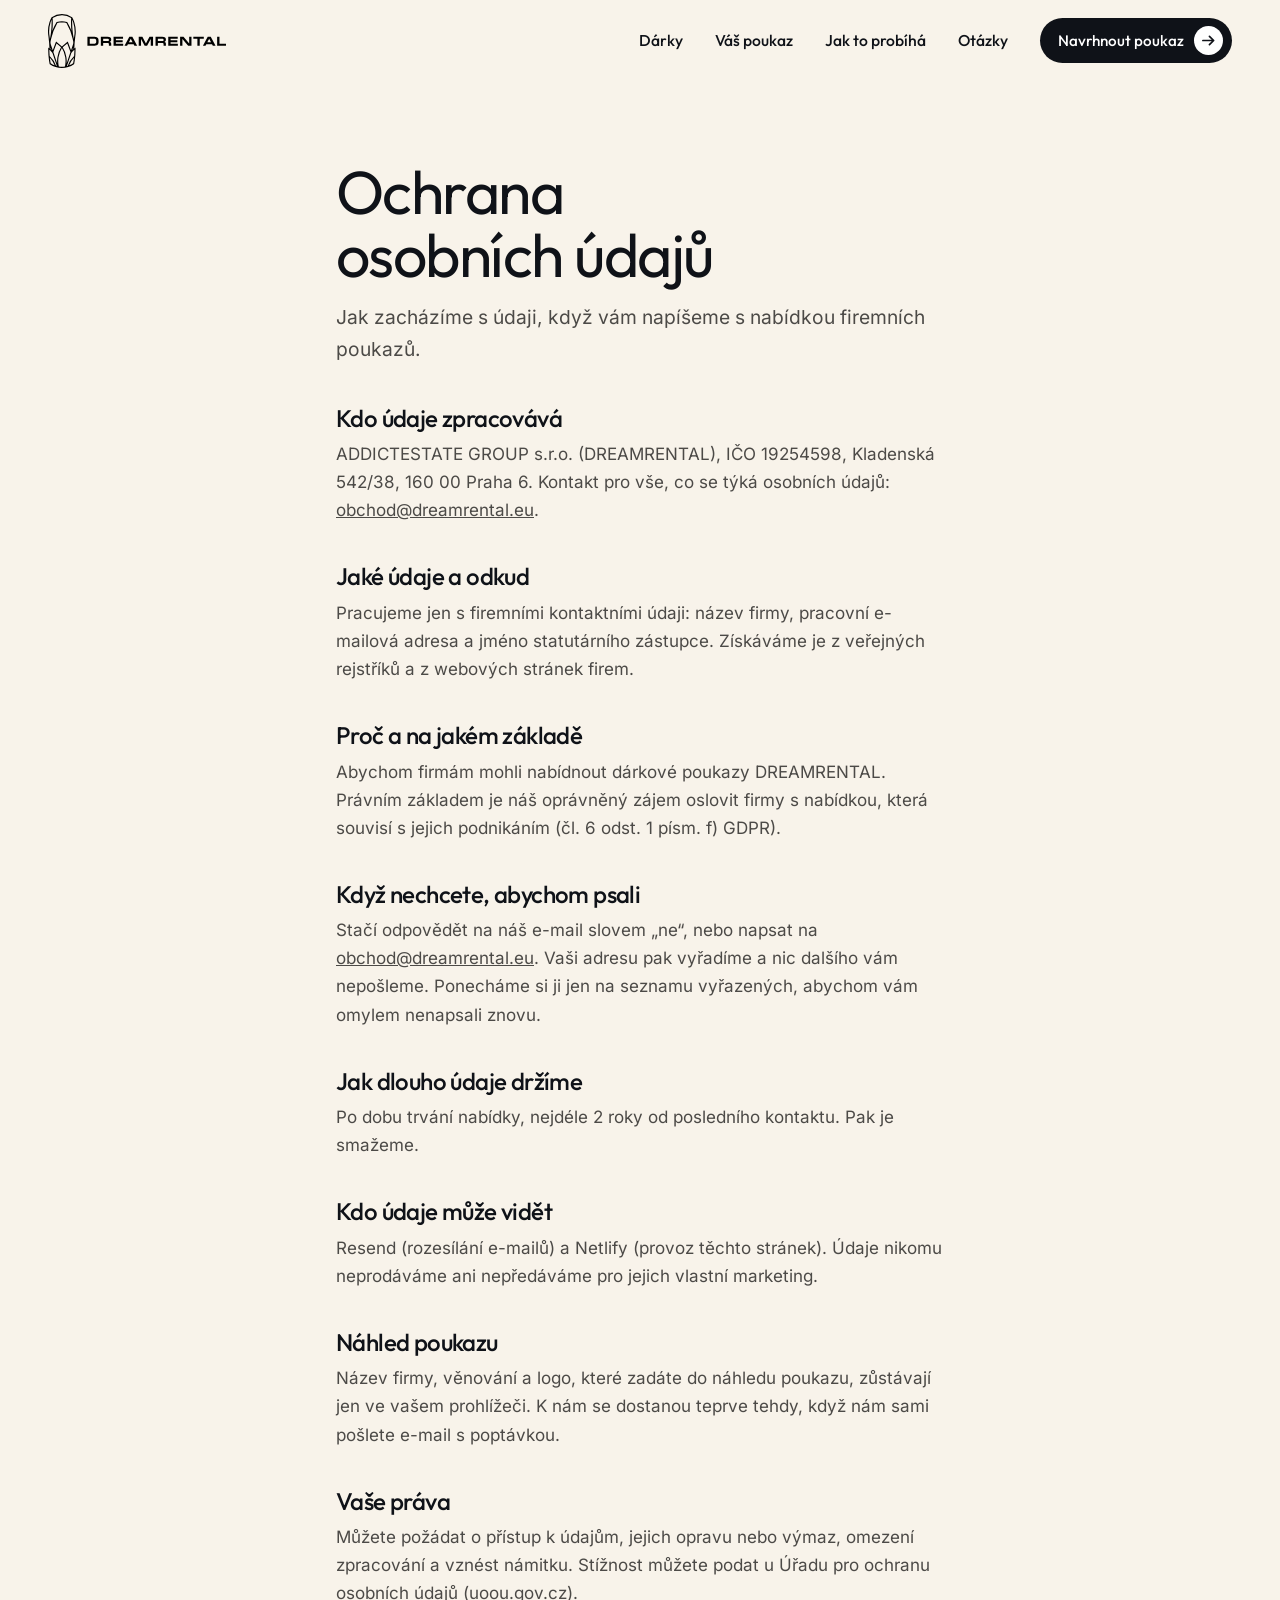
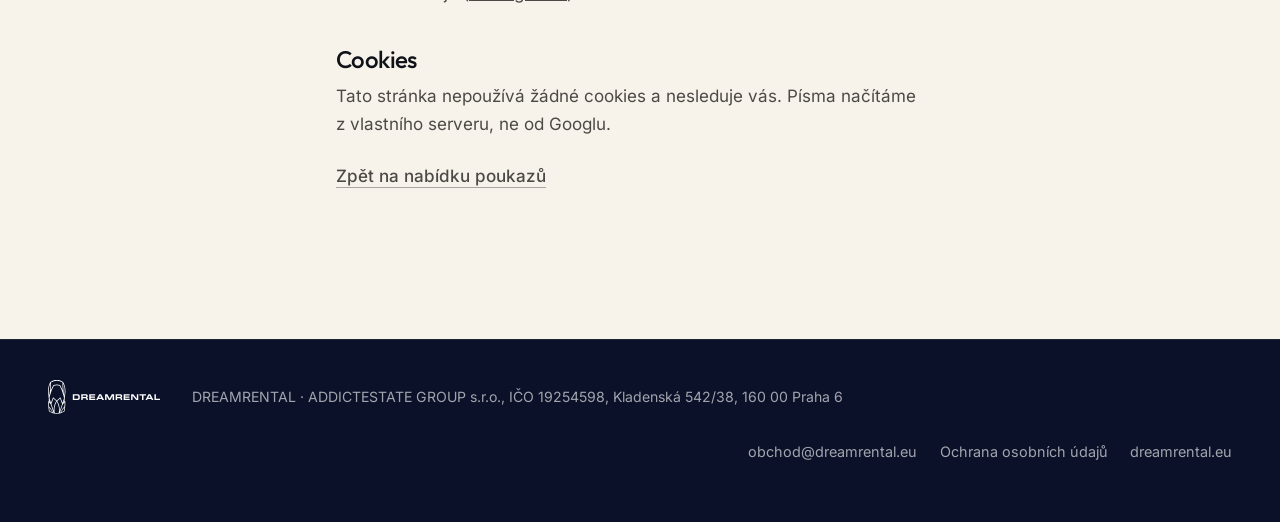
==== ochrana-osobnich-udaju/index.html @ 7f6c65f4 "Firemní poukazy DREAMRENTAL v3 Co-Authored-By: Claude Opus 5.5 <noreply@anthropic.com>" ====
<!doctype html>
<html lang="cs"><head><meta charset="utf-8"><meta name="viewport" content="width=device-width, initial-scale=1, viewport-fit=cover"><title>Ochrana osobních údajů – firemní poukazy DREAMRENTAL</title><meta name="description" content="Jak DREAMRENTAL (ADDICTESTATE GROUP s.r.o.) zachází s firemními kontaktními údaji při nabídce dárkových poukazů."><meta name="robots" content="noindex"><meta name="theme-color" content="#e9f1fc"><link rel="canonical" href="https://dreamrental-poukazy.eu/ochrana-osobnich-udaju/"><link rel="icon" href="../logo-ikona.svg" type="image/svg+xml"><meta property="og:type" content="website"><meta property="og:locale" content="cs_CZ"><meta property="og:title" content="Ochrana osobních údajů – firemní poukazy DREAMRENTAL"><meta property="og:description" content="Jak DREAMRENTAL (ADDICTESTATE GROUP s.r.o.) zachází s firemními kontaktními údaji při nabídce dárkových poukazů."><link rel="preload" href="../fonts/outfit.woff2" as="font" type="font/woff2" crossorigin><link rel="preload" href="../fonts/inter.woff2" as="font" type="font/woff2" crossorigin><link rel="stylesheet" href="../css/style.css"></head><body>
<a class="skip" href="#obsah">Přeskočit na obsah</a>
<header class="hlavicka"><div class="hlavicka__in">
    <a href="../index.html" class="logo"><img class="logo__tmave" src="../logo.svg" alt="DREAMRENTAL" width="160" height="48"><img class="logo__bile" src="../logo-bila.svg" alt="" width="160" height="48"></a>
    <nav class="menu" aria-label="Hlavní"><a href="../#darky">Dárky</a><a href="../#poukaz">Váš poukaz</a><a href="../#postup">Jak to probíhá</a><a href="../#otazky">Otázky</a>
    </nav><a class="tlacitko tlacitko--male" href="../#poukaz">Navrhnout poukaz <span class="sipka" aria-hidden="true"></span></a>
  </div>
</header><main id="obsah"><article class="text-stranka"><h1>Ochrana osobních údajů</h1>
  <p class="text-stranka__perex">Jak zacházíme s údaji, když vám napíšeme s nabídkou firemních poukazů.</p>
  <h2>Kdo údaje zpracovává</h2>
  <p>ADDICTESTATE GROUP s.r.o. (DREAMRENTAL), IČO 19254598, Kladenská 542/38, 160 00 Praha 6. Kontakt pro vše, co se týká osobních údajů: <a href="mailto:obchod@dreamrental.eu">obchod@dreamrental.eu</a>.</p>
  <h2>Jaké údaje a odkud</h2>
  <p>Pracujeme jen s firemními kontaktními údaji: název firmy, pracovní e-mailová adresa a jméno statutárního zástupce. Získáváme je z veřejných rejstříků a z webových stránek firem.</p>
  <h2>Proč a na jakém základě</h2>
  <p>Abychom firmám mohli nabídnout dárkové poukazy DREAMRENTAL. Právním základem je náš oprávněný zájem oslovit firmy s nabídkou, která souvisí s jejich podnikáním (čl. 6 odst. 1 písm. f) GDPR).</p>
  <h2>Když nechcete, abychom psali</h2>
  <p>Stačí odpovědět na náš e-mail slovem „ne“, nebo napsat na <a href="mailto:obchod@dreamrental.eu">obchod@dreamrental.eu</a>. Vaši adresu pak vyřadíme a nic dalšího vám nepošleme. Ponecháme si ji jen na seznamu vyřazených, abychom vám omylem nenapsali znovu.</p>
  <h2>Jak dlouho údaje držíme</h2>
  <p>Po dobu trvání nabídky, nejdéle 2 roky od posledního kontaktu. Pak je smažeme.</p>
  <h2>Kdo údaje může vidět</h2>
  <p>Resend (rozesílání e-mailů) a Netlify (provoz těchto stránek). Údaje nikomu neprodáváme ani nepředáváme pro jejich vlastní marketing.</p>
  <h2>Náhled poukazu</h2>
  <p>Název firmy, věnování a logo, které zadáte do náhledu poukazu, zůstávají jen ve vašem prohlížeči. K nám se dostanou teprve tehdy, když nám sami pošlete e-mail s poptávkou.</p>
  <h2>Vaše práva</h2>
  <p>Můžete požádat o přístup k údajům, jejich opravu nebo výmaz, omezení zpracování a vznést námitku. Stížnost můžete podat u Úřadu pro ochranu osobních údajů (<a href="https://uoou.gov.cz">uoou.gov.cz</a>).</p>
  <h2>Cookies</h2>
  <p>Tato stránka nepoužívá žádné cookies a nesleduje vás. Písma načítáme z vlastního serveru, ne od Googlu.</p>
  <p><a class="odkaz" href="../index.html">Zpět na nabídku poukazů</a></p>
</article></main><footer class="paticka"><div class="paticka__in">
    <img src="../logo-bila.svg" alt="DREAMRENTAL" width="140" height="42" loading="lazy"><p>DREAMRENTAL · ADDICTESTATE GROUP s.r.o., IČO 19254598, Kladenská 542/38, 160 00 Praha 6</p>
    <p class="paticka__odkazy">
      <a href="mailto:obchod@dreamrental.eu">obchod@dreamrental.eu</a>
      <a href="index.html">Ochrana osobních údajů</a>
      <a href="https://dreamrental.eu">dreamrental.eu</a>
    </p>
  </div>
</footer><script src="../js/main.js" defer></script></body></html>
---- css/style.css ----
/* DREAMRENTAL – firemní vánoční poukazy. Koncept „Štědrý večer nad mraky“: noční nebe a sníh,
   3D scény z brandu dreamrental.eu, vánoční červená a zlatá z původního webu poukazů, na konci zlatá brána. */
/* písma zúžená na češtinu a slovenštinu a na použité řezy (Outfit 300–500, Inter 400–600) */
@font-face{font-family:"Outfit";src:url(../fonts/outfit.woff2) format("woff2");font-weight:300 500;font-display:swap}
@font-face{font-family:"Inter";src:url(../fonts/inter.woff2) format("woff2");font-weight:400 600;font-display:swap}


:root{
  --hvezda:url("data:image/svg+xml,%3Csvg xmlns='http://www.w3.org/2000/svg' viewBox='0 0 20 20'%3E%3Cpath d='M10 0c.6 5.6 4.4 9.4 10 10-5.6.6-9.4 4.4-10 10-.6-5.6-4.4-9.4-10-10C5.6 9.4 9.4 5.6 10 0z'/%3E%3C/svg%3E");
  --nebe:#e9f1fc;         /* světlé nebe dreamrental.eu */
  --nebe-2:#d5e3f7;
  --nebe-3:#c4d6f1;
  --bila:#ffffff;
  --perlet:#fffdf8;
  --krem:#f8f3ea;         /* teplý sníh pod mraky */
  --krem-2:#f1e8d8;       /* balicí papír */
  --ink:#0f1218;          /* černá tlačítka brandu */
  --ink-2:#4c4a47;
  --ink-3:#736d66;
  --linka:#e6dccb;
  --zlato:#c99a3e;        /* stuha a svatozář */
  --zlato-2:#e8c77a;
  --zlato-t:#8a6420;      /* zlato pro text (kontrast) */
  --cervena:#a8243a;      /* vánoční červená z původního webu poukazů */
  --noc:#121a33;          /* noc a soumrak z původního webu poukazů */
  --noc-2:#1d2a52;
  --soumrak:#2d3f72;

  --f-d:"Outfit",system-ui,sans-serif;
  --f-t:"Inter",system-ui,-apple-system,"Segoe UI",sans-serif;

  --sekce:clamp(5.5rem,11vw,9.5rem);
  --okraj:clamp(1.25rem,4vw,3rem);
  --max:76rem;
  --r:22px;
  --r-s:14px;
  --stin:0 1px 2px rgba(15,18,24,.04),0 12px 32px -12px rgba(30,50,90,.16);
  color-scheme:light;
}
*,*::before,*::after{box-sizing:border-box}
[hidden]{display:none!important}
html{scroll-behavior:smooth;scroll-padding-top:5.5rem;-webkit-text-size-adjust:100%}
body{margin:0;background:var(--krem);color:var(--ink);font:400 1.0625rem/1.65 var(--f-t);-webkit-font-smoothing:antialiased;overflow-x:clip}
img{max-width:100%;height:auto;display:block}
h1,h2,h3{font-family:var(--f-d);font-weight:400;letter-spacing:-.025em;line-height:1.04;margin:0;text-wrap:balance}
h2{font-size:clamp(2.1rem,1.3rem + 3vw,3.6rem)}
h3{font-size:1.5rem;font-weight:500;letter-spacing:-.015em}
p{margin:0}
a{color:inherit}
button{font:inherit;color:inherit}
:focus-visible{outline:2px solid var(--ink);outline-offset:3px;border-radius:6px}
.skip{position:absolute;left:-999px;top:0;background:var(--ink);color:#fff;padding:.6rem 1rem;z-index:100}
.skip:focus{left:1rem;top:1rem}
.hvezdy{color:#f2b416;letter-spacing:.08em}
b,strong{font-weight:600}

/* tlačítka – černá pilulka se šipkou v kroužku jako na dreamrental.eu */
.tlacitko{display:inline-flex;white-space:nowrap;align-items:center;gap:.85rem;min-height:3.25rem;padding:.5rem .55rem .5rem 1.4rem;border-radius:999px;background:var(--ink);color:#fff;font:500 1.0625rem/1 var(--f-d);text-decoration:none;border:0;cursor:pointer;transition:transform .25s ease,background .25s ease}
.tlacitko:hover{background:#262b36}
.tlacitko:active{transform:scale(.98)}
.sipka{width:2.2rem;height:2.2rem;border-radius:50%;background:#fff;flex:none;position:relative;transition:transform .3s cubic-bezier(.2,.8,.2,1)}
.sipka::before{content:"";position:absolute;inset:0;margin:auto;width:.95rem;height:.95rem;background:var(--ink);
  -webkit-mask:url("data:image/svg+xml,%3Csvg xmlns='http://www.w3.org/2000/svg' viewBox='0 0 16 16'%3E%3Cpath d='M2 8h11M9 3.5 13.5 8 9 12.5' fill='none' stroke='%23000' stroke-width='1.8' stroke-linecap='round' stroke-linejoin='round'/%3E%3C/svg%3E") center/contain no-repeat;
          mask:url("data:image/svg+xml,%3Csvg xmlns='http://www.w3.org/2000/svg' viewBox='0 0 16 16'%3E%3Cpath d='M2 8h11M9 3.5 13.5 8 9 12.5' fill='none' stroke='%23000' stroke-width='1.8' stroke-linecap='round' stroke-linejoin='round'/%3E%3C/svg%3E") center/contain no-repeat}
.sipka--zpet{transform:scaleX(-1)}
.tlacitko:hover .sipka{transform:translateX(3px)}
.tlacitko--male{min-height:2.75rem;font-size:.95rem;padding-left:1.1rem;gap:.6rem}
.tlacitko--male .sipka{width:1.85rem;height:1.85rem}
.tlacitko--obrys{background:transparent;color:var(--ink);box-shadow:inset 0 0 0 1px var(--ink)}
.tlacitko--obrys .sipka{background:var(--ink)}
.tlacitko--obrys .sipka::before{background:#fff}
.tlacitko--obrys:hover{background:var(--ink);color:#fff}
.tlacitko--obrys:hover .sipka{background:#fff}
.tlacitko--obrys:hover .sipka::before{background:var(--ink)}
.tlacitko--plne{width:100%;justify-content:space-between;min-height:3.75rem;font-size:1.15rem;padding-left:1.6rem}
.odkaz{display:inline-flex;align-items:center;min-height:44px;font-weight:500;text-decoration:underline;text-decoration-thickness:1px;text-underline-offset:.3em;text-decoration-color:rgba(15,18,24,.35);transition:text-decoration-color .2s}
.odkaz:hover{text-decoration-color:var(--ink)}

/* HLAVIČKA */
.hlavicka{position:fixed;inset:0 0 auto;z-index:50;transition:background .3s,box-shadow .3s,backdrop-filter .3s}
.hlavicka.je-scroll{background:rgba(248,243,234,.86);backdrop-filter:blur(14px) saturate(1.4);-webkit-backdrop-filter:blur(14px) saturate(1.4);box-shadow:0 1px 0 rgba(15,18,24,.06)}
.hlavicka__in{max-width:calc(var(--max) + 2*var(--okraj));margin:0 auto;padding:.85rem var(--okraj);display:flex;align-items:center;gap:2rem}
.logo{display:flex;align-items:center;min-height:44px;flex:none}
.logo img{height:54px;width:auto}
.menu{display:flex;gap:2rem;margin-left:auto;font:500 .98rem/1 var(--f-d)}
.menu a{text-decoration:none;padding:.6rem 0;position:relative}
.menu a::after{content:"";position:absolute;left:0;right:0;bottom:.3rem;height:1px;background:currentColor;transform:scaleX(0);transform-origin:left;transition:transform .3s}
.menu a:hover::after{transform:scaleX(1)}
.hlavicka .tlacitko{margin-left:0}
@media (max-width:60rem){.menu{display:none}.hlavicka .tlacitko{margin-left:auto}}
.logo__bile{display:none}
.noc .hlavicka:not(.je-scroll) .logo__tmave{display:none}
.noc .hlavicka:not(.je-scroll) .logo__bile{display:block}
.noc .hlavicka:not(.je-scroll) .menu{color:#fff}
.noc .hlavicka:not(.je-scroll) .tlacitko{background:#fff;color:var(--ink)}
.noc .hlavicka:not(.je-scroll) .tlacitko .sipka{background:var(--ink)}
.noc .hlavicka:not(.je-scroll) .tlacitko .sipka::before{background:#fff}

/* ÚVOD */
.uvod{position:relative;padding:clamp(10rem,15vw,12rem) var(--okraj) 0;background:radial-gradient(60% 50% at 72% 46%,rgba(80,104,180,.45),transparent 70%),linear-gradient(180deg,#0b1129 0%,var(--noc) 30%,var(--noc-2) 62%,#33477e 100%);color:#fff;overflow:clip}
.nebe{position:absolute;inset:0;pointer-events:none}
.nebe__slunce{display:none}
.hvezdicky{position:absolute;inset:0 0 35%;background-image:
  radial-gradient(1.4px 1.4px at 12% 18%,#fff 50%,transparent 51%),radial-gradient(1px 1px at 27% 8%,#fff 50%,transparent 51%),
  radial-gradient(1.6px 1.6px at 44% 26%,#fff6d6 50%,transparent 51%),radial-gradient(1px 1px at 58% 12%,#fff 50%,transparent 51%),
  radial-gradient(1.3px 1.3px at 71% 30%,#fff 50%,transparent 51%),radial-gradient(1px 1px at 83% 9%,#fff 50%,transparent 51%),
  radial-gradient(1.5px 1.5px at 92% 22%,#fff6d6 50%,transparent 51%),radial-gradient(1px 1px at 6% 40%,#fff 50%,transparent 51%),
  radial-gradient(1.2px 1.2px at 36% 44%,#fff 50%,transparent 51%),radial-gradient(1px 1px at 64% 48%,#fff 50%,transparent 51%);
  opacity:.8;animation:trpyt 5s ease-in-out infinite alternate}
@keyframes trpyt{to{opacity:.45}}
/* sníh: dlaždice vloček posouvaná transformací (jen kompozitor) */
.snih{position:absolute;left:0;right:0;top:-480px;height:calc(100% + 480px);pointer-events:none;z-index:1;background-image:
  radial-gradient(2.2px 2.2px at 20px 30px,#fff 50%,transparent 52%),radial-gradient(1.6px 1.6px at 140px 90px,#fff 50%,transparent 52%),
  radial-gradient(2.6px 2.6px at 260px 40px,rgba(255,255,255,.9) 50%,transparent 52%),radial-gradient(1.8px 1.8px at 90px 200px,#fff 50%,transparent 52%),
  radial-gradient(2px 2px at 210px 260px,rgba(255,255,255,.85) 50%,transparent 52%),radial-gradient(1.4px 1.4px at 300px 170px,#fff 50%,transparent 52%),
  radial-gradient(2.4px 2.4px at 50px 360px,rgba(255,255,255,.9) 50%,transparent 52%),radial-gradient(1.6px 1.6px at 180px 420px,#fff 50%,transparent 52%),
  radial-gradient(2px 2px at 330px 330px,#fff 50%,transparent 52%);
  background-size:360px 480px;opacity:.75;animation:snezeni 22s linear infinite}
.snih--blizko{background-size:520px 480px;opacity:.5;filter:blur(.6px);animation-duration:14s;transform:scale(1.4)}
@keyframes snezeni{to{transform:translate3d(-40px,480px,0)}}
.snih--blizko{animation-name:snezeni-blizko}
@keyframes snezeni-blizko{from{transform:scale(1.4)}to{transform:scale(1.4) translate3d(30px,340px,0)}}
/* řetěz světýlek přes horní okraj */
.svetylka{position:absolute;left:50%;top:clamp(4.2rem,6vw,5.2rem);width:max(100%,860px);height:auto;transform:translateX(-50%);z-index:2;pointer-events:none}
.zarovka ellipse{filter:drop-shadow(0 0 5px var(--c));animation:zarovka 2.4s ease-in-out infinite;animation-delay:var(--z)}
@keyframes zarovka{0%,100%{opacity:1}50%{opacity:.55}}
.uvod__mraky{position:relative;z-index:1;display:flex;justify-content:center;align-items:flex-end;margin:clamp(1.5rem,3vw,2.5rem) calc(var(--okraj) * -1 - 6%) 0;pointer-events:none}
.uvod__mraky::after{content:"";position:absolute;left:0;right:0;bottom:0;height:36%;background:var(--krem)}
.uvod__mraky::before{content:"";position:absolute;z-index:2;left:0;right:0;bottom:0;height:42%;background:linear-gradient(180deg,rgba(248,243,234,0),var(--krem) 80%)}
.uvod__mraky img{position:relative;z-index:1;flex:none;width:clamp(260px,26vw,430px);height:auto;margin:0 -4.5% -1px;filter:drop-shadow(0 -10px 30px rgba(10,16,40,.25))}
.uvod__mraky img:nth-child(even){width:clamp(200px,20vw,340px);margin-bottom:clamp(2rem,4vw,3.5rem);transform:scaleX(-1)}
.uvod__mraky img:nth-child(3){width:clamp(300px,30vw,500px)}
.mrak{position:absolute;filter:drop-shadow(0 18px 30px rgba(0,0,0,.25)) brightness(.88)}
.mrak--b{width:clamp(160px,20vw,300px);right:-5%;top:15%;opacity:.85}
.uvod__in{position:relative;max-width:var(--max);margin:0 auto;display:grid;grid-template-columns:minmax(0,1fr) minmax(0,1.08fr);align-items:center;gap:clamp(1rem,3vw,3rem)}
.stitek{display:inline-flex;flex-wrap:wrap;align-items:center;gap:.35rem .6rem;font:500 .95rem/1.2 var(--f-d);color:var(--zlato-2);background:rgba(255,255,255,.07);border:1px solid rgba(232,199,122,.4);padding:.55rem 1rem .55rem .75rem;border-radius:999px;margin-bottom:1.6rem;backdrop-filter:blur(6px)}
.stitek__odpocet{color:#fff;font-weight:400}
.stitek__odpocet::before{content:"·";margin-right:.6rem;color:var(--zlato-2)}
.stitek__hvezda{width:14px;height:14px;background:var(--zlato);-webkit-mask:url("data:image/svg+xml,%3Csvg xmlns='http://www.w3.org/2000/svg' viewBox='0 0 20 20'%3E%3Cpath d='M10 0c.6 5.6 4.4 9.4 10 10-5.6.6-9.4 4.4-10 10-.6-5.6-4.4-9.4-10-10C5.6 9.4 9.4 5.6 10 0z'/%3E%3C/svg%3E") center/contain no-repeat;mask:url("data:image/svg+xml,%3Csvg xmlns='http://www.w3.org/2000/svg' viewBox='0 0 20 20'%3E%3Cpath d='M10 0c.6 5.6 4.4 9.4 10 10-5.6.6-9.4 4.4-10 10-.6-5.6-4.4-9.4-10-10C5.6 9.4 9.4 5.6 10 0z'/%3E%3C/svg%3E") center/contain no-repeat}
.uvod h1{font-size:clamp(2.75rem,1.4rem + 4.6vw,5.4rem);line-height:1;letter-spacing:-.035em}
.uvod__perex{margin-top:1.6rem;font-size:clamp(1.05rem,1rem + .3vw,1.2rem);color:rgba(255,255,255,.8);max-width:34rem}
.uvod .tlacitko{background:#fff;color:var(--ink)}
.uvod .tlacitko .sipka{background:var(--ink)}
.uvod .tlacitko .sipka::before{background:#fff}
.uvod .tlacitko:hover{background:var(--zlato-2)}
.uvod .odkaz{text-decoration-color:rgba(255,255,255,.5)}
.uvod__akce{display:flex;flex-wrap:wrap;align-items:center;gap:1rem 1.75rem;margin-top:2.2rem}
.hodnoceni{display:inline-flex;align-items:center;gap:.6rem;min-height:44px;margin-top:2.4rem;font-size:.95rem;color:rgba(255,255,255,.75);text-decoration:none}
.hodnoceni b{color:#fff}
.hodnoceni:hover span:last-child{text-decoration:underline}
.uvod__scena{position:relative;aspect-ratio:1376/900}
.uvod__scena::before{content:"";position:absolute;inset:6% 4% 0;background:radial-gradient(closest-side,rgba(255,214,140,.32),rgba(255,214,140,.07) 60%,transparent);z-index:0}
.uvod__darek{position:absolute;inset:auto 0 0 0;width:100%;z-index:1;filter:drop-shadow(0 40px 50px rgba(0,0,0,.35))}
.uvod__andel{position:absolute;width:27%;left:0;top:-2%;z-index:3;animation:vznaseni 6s ease-in-out infinite}
.uvod__cesmina{position:absolute;z-index:2;width:17%;left:13.5%;top:31%;transform:rotate(-14deg);filter:drop-shadow(0 6px 10px rgba(0,0,0,.25))}
@keyframes vznaseni{0%,100%{transform:translateY(0) rotate(-3deg)}50%{transform:translateY(-14px) rotate(2deg)}}
.vyhody{position:relative;z-index:2;max-width:var(--max);margin:clamp(2.5rem,5vw,4rem) auto 0;padding:1.5rem 0 0;list-style:none;display:flex;flex-wrap:wrap;justify-content:space-between;gap:.8rem 2rem;border-top:1px solid rgba(255,255,255,.14);font:400 1.02rem/1.3 var(--f-d);color:rgba(255,255,255,.88)}
.vyhody li{display:flex;align-items:center;gap:.55rem}
.vyhody li::before{content:"";width:18px;height:18px;border-radius:50%;background:var(--zlato-2) url("data:image/svg+xml,%3Csvg xmlns='http://www.w3.org/2000/svg' viewBox='0 0 16 16'%3E%3Cpath d='m4 8.3 2.6 2.5L12 5.4' fill='none' stroke='%230f1218' stroke-width='1.8' stroke-linecap='round' stroke-linejoin='round'/%3E%3C/svg%3E") center/12px no-repeat;flex:none}

/* hlavičky sekcí */
.sekce__hlava{max-width:46rem;margin:0 auto clamp(2.5rem,5vw,4rem);text-align:center}
.sekce__hlava p{margin-top:1.1rem;color:var(--ink-2);font-size:1.1rem}
.sekce__hlava--vlevo{text-align:left;margin-left:0}
.sekce__hlava--radek{max-width:none;display:flex;justify-content:space-between;align-items:end;gap:2rem;text-align:left}
.sekce__hlava--radek > div:first-child{max-width:42rem}

/* TŘI DÁRKY */
.darky{padding:calc(var(--sekce) * .5) var(--okraj) calc(var(--sekce) * .55);max-width:calc(var(--max) + 2*var(--okraj));margin:0 auto}
.darky__mrizka{display:grid;grid-template-columns:1.25fr 1fr;grid-template-rows:auto auto;gap:1.25rem}
.darek{position:relative;display:flex;flex-direction:column;background:#0d1430;color:#fff;border-radius:26px;overflow:hidden;isolation:isolate;box-shadow:0 0 0 1px rgba(232,199,122,.16) inset,0 40px 70px -40px rgba(13,20,48,.6);transition:box-shadow .4s,transform .5s cubic-bezier(.2,.8,.2,1)}
.darek:hover{box-shadow:0 0 0 1px rgba(232,199,122,.4) inset,0 50px 80px -40px rgba(13,20,48,.7);transform:translateY(-4px)}
/* teplé světlo výlohy nad autem */
.darek::before{content:"";position:absolute;left:50%;top:-30%;width:120%;height:70%;transform:translateX(-50%);background:radial-gradient(closest-side,rgba(255,200,120,.22),transparent);pointer-events:none;z-index:1}
.darek--hlavni{grid-row:span 2}
.darek__foto{position:relative;display:grid;place-items:end center;padding:3rem 1.5rem 9%;min-height:15rem;background:var(--noc);isolation:isolate;overflow:hidden}
.darek--hlavni .darek__foto{flex:1;padding:4rem 2rem 10%}
.darek__pozadi{position:absolute;inset:0;width:100%;height:100%;object-fit:cover;object-position:50% 70%;z-index:-2;transition:transform 1.2s cubic-bezier(.2,.8,.2,1),opacity .6s ease}
.darek:hover .darek__pozadi{transform:scale(1.04)}
.darek__foto::after{content:"";position:absolute;inset:0;z-index:-1;background:linear-gradient(180deg,rgba(11,17,41,.35),transparent 40%,transparent 72%,rgba(13,20,48,.55) 92%,#0d1430)}
.darek__snih{position:absolute;inset:0;pointer-events:none;z-index:2;background-image:
  radial-gradient(1.8px 1.8px at 30px 40px,rgba(255,255,255,.8) 50%,transparent 52%),radial-gradient(1.3px 1.3px at 120px 110px,rgba(255,255,255,.7) 50%,transparent 52%),
  radial-gradient(2px 2px at 210px 60px,rgba(255,255,255,.75) 50%,transparent 52%),radial-gradient(1.4px 1.4px at 80px 180px,rgba(255,255,255,.6) 50%,transparent 52%),
  radial-gradient(1.7px 1.7px at 250px 200px,rgba(255,255,255,.7) 50%,transparent 52%);background-size:280px 240px;opacity:.7}
.darek__obal{position:relative;width:78%;max-width:560px;display:grid;place-items:center;z-index:1}
.darek:not(.darek--hlavni) .darek__obal{width:66%}
.darek--hlavni .darek__obal{width:92%;max-width:680px}
/* kontaktní stín pod koly, auto stojí na sněhu */
.darek__obal::after{content:"";position:absolute;left:6%;right:6%;bottom:-2%;height:12%;border-radius:50%;background:radial-gradient(closest-side,rgba(6,10,25,.55),rgba(6,10,25,.18) 60%,transparent);filter:blur(4px);z-index:-1}
.darek__auto{position:relative;width:100%;transition:transform .8s cubic-bezier(.2,.8,.2,1),opacity .6s ease}
.darek:hover .darek__auto{transform:translateX(1.5%)}
.darek__odznak{position:absolute;top:1.25rem;left:1.25rem;z-index:3;display:inline-flex;align-items:center;gap:.45rem;font:500 .85rem/1 var(--f-d);background:rgba(255,255,255,.12);border:1px solid rgba(232,199,122,.55);color:var(--zlato-2);padding:.5rem .85rem .5rem .7rem;border-radius:999px;backdrop-filter:blur(8px);-webkit-backdrop-filter:blur(8px)}
.darek__odznak::before{content:"";width:12px;height:12px;background:var(--zlato-2);-webkit-mask:var(--hvezda) center/contain no-repeat;mask:var(--hvezda) center/contain no-repeat}
.darek__text{position:relative;z-index:2;padding:.5rem 1.75rem 1.75rem;background:#0d1430}
.darek--hlavni .darek__text{padding:.75rem 2.25rem 2.25rem}
.darek__pro{font:500 .9rem/1 var(--f-d);color:var(--zlato-2);margin-bottom:.6rem;letter-spacing:.01em}
.darek--hlavni h3{font-size:clamp(1.8rem,1.3rem + 1.4vw,2.5rem);font-weight:400}
.darek__auta{color:rgba(255,255,255,.62);margin-top:.4rem;font-size:.98rem}
.darek__cena{display:flex;flex-wrap:wrap;align-items:baseline;gap:.4rem 1rem;margin:1.2rem 0 1.4rem}
.darek__kc{font:400 2rem/1 var(--f-d);letter-spacing:-.02em}
.darek--hlavni .darek__kc{font-size:2.6rem}
.darek__bezne{color:rgba(255,255,255,.55);font-size:.92rem}
.darek:not(.darek--hlavni) .darek__text{display:grid;grid-template-columns:1fr auto;column-gap:1rem;align-items:end}
.darek:not(.darek--hlavni) .darek__text > :not(.darek__cena):not(.tlacitko){grid-column:1/-1}
.darek:not(.darek--hlavni) .darek__cena{margin:1rem 0 0}
.darek:not(.darek--hlavni) .tlacitko{font-size:.95rem;min-height:2.9rem}
.darek .tlacitko{background:#fff;color:var(--ink);box-shadow:none}
.darek .tlacitko .sipka{background:var(--ink)}
.darek .tlacitko .sipka::before{background:#fff}
.darek .tlacitko:hover{background:var(--zlato-2);color:var(--ink)}

/* KONFIGURÁTOR */
.poukaz{padding:var(--sekce) var(--okraj);background:linear-gradient(180deg,var(--krem) 0%,var(--krem-2) 30%,var(--krem-2) 100%);position:relative;overflow-x:clip;isolation:isolate}
.poukaz::before{content:"";position:absolute;inset:0;z-index:-1;pointer-events:none;background-color:#c99a3e;opacity:.13;
  mask:url("data:image/svg+xml,%3Csvg xmlns='http://www.w3.org/2000/svg' viewBox='0 0 180 180'%3E%3Cpath d='M30 20c.4 3.6 2.8 6 6.4 6.4-3.6.4-6 2.8-6.4 6.4-.4-3.6-2.8-6-6.4-6.4 3.6-.4 6-2.8 6.4-6.4zM120 70c.5 4.5 3.5 7.5 8 8-4.5.5-7.5 3.5-8 8-.5-4.5-3.5-7.5-8-8 4.5-.5 7.5-3.5 8-8zM70 130c.3 2.7 2.1 4.5 4.8 4.8-2.7.3-4.5 2.1-4.8 4.8-.3-2.7-2.1-4.5-4.8-4.8 2.7-.3 4.5-2.1 4.8-4.8zM160 150c.3 2.4 1.8 3.9 4.2 4.2-2.4.3-3.9 1.8-4.2 4.2-.3-2.4-1.8-3.9-4.2-4.2 2.4-.3 3.9-1.8 4.2-4.2z'/%3E%3C/svg%3E") 0 0/180px 180px repeat;
  -webkit-mask:url("data:image/svg+xml,%3Csvg xmlns='http://www.w3.org/2000/svg' viewBox='0 0 180 180'%3E%3Cpath d='M30 20c.4 3.6 2.8 6 6.4 6.4-3.6.4-6 2.8-6.4 6.4-.4-3.6-2.8-6-6.4-6.4 3.6-.4 6-2.8 6.4-6.4zM120 70c.5 4.5 3.5 7.5 8 8-4.5.5-7.5 3.5-8 8-.5-4.5-3.5-7.5-8-8 4.5-.5 7.5-3.5 8-8zM70 130c.3 2.7 2.1 4.5 4.8 4.8-2.7.3-4.5 2.1-4.8 4.8-.3-2.7-2.1-4.5-4.8-4.8 2.7-.3 4.5-2.1 4.8-4.8zM160 150c.3 2.4 1.8 3.9 4.2 4.2-2.4.3-3.9 1.8-4.2 4.2-.3-2.4-1.8-3.9-4.2-4.2 2.4-.3 3.9-1.8 4.2-4.2z'/%3E%3C/svg%3E") 0 0/180px 180px repeat}
/* zavěšené baňky jako na původním webu poukazů */
.banky{position:absolute;top:0;left:0;right:0;height:0;pointer-events:none;z-index:2}
.banka{position:absolute;top:0;width:clamp(26px,3vw,40px);transform-origin:50% 0;animation:houpani 5s ease-in-out infinite}
.banka:nth-child(2){animation-delay:-1.6s;animation-duration:6s}
.banka:nth-child(3){animation-delay:-3s}
.banka svg{display:block;width:100%;height:auto;overflow:visible}
@keyframes houpani{0%,100%{transform:rotate(-4deg)}50%{transform:rotate(4deg)}}
.poukaz > .sekce__hlava{max-width:var(--max);margin-left:auto;margin-right:auto}
.poukaz > .sekce__hlava h2,.poukaz > .sekce__hlava p{max-width:40rem}
.poukaz__in{max-width:var(--max);margin:0 auto;display:grid;grid-template-columns:minmax(0,1.15fr) minmax(0,1fr);gap:clamp(2rem,5vw,5rem);align-items:start}
.poukaz__nahled{position:sticky;top:7rem;padding-top:4.5rem}
.poukaz__pozn{margin-top:1.1rem;font-size:.88rem;color:var(--ink-3);text-align:center}

.karta{position:relative;aspect-ratio:1.62;border-radius:20px;background:
  radial-gradient(120% 90% at 0% 0%,#34478a 0%,transparent 55%),
  linear-gradient(140deg,var(--noc-2) 0%,var(--noc) 70%);color:#fff;overflow:visible;display:grid;grid-template-columns:1fr 24%;box-shadow:0 2px 0 rgba(255,255,255,.06) inset,0 40px 70px -30px rgba(15,25,50,.55),0 18px 30px -18px rgba(15,25,50,.35);container-type:inline-size;transform:rotate(-1.2deg);transition:transform .6s cubic-bezier(.2,.8,.2,1)}
.karta:hover{transform:rotate(0)}
/* zlatá ražba po obvodu a odlesk, který po kartě občas přejede */
.karta::before{content:"";position:absolute;inset:0;border-radius:inherit;padding:1px;background:linear-gradient(135deg,rgba(246,220,154,.9),rgba(201,154,62,.25) 30%,rgba(246,220,154,.7) 60%,rgba(168,122,42,.3));-webkit-mask:linear-gradient(#000,#000) content-box,linear-gradient(#000,#000);-webkit-mask-composite:xor;mask:linear-gradient(#000,#000) content-box exclude,linear-gradient(#000,#000);pointer-events:none;z-index:4}
.karta::after{content:"";position:absolute;inset:0;border-radius:inherit;pointer-events:none;z-index:1;background:linear-gradient(105deg,transparent 35%,rgba(255,255,255,.13) 45%,rgba(255,246,220,.22) 50%,rgba(255,255,255,.1) 55%,transparent 65%) -150% 0/250% 100% no-repeat;animation:odlesk 7s ease-in-out infinite 1.5s}
@keyframes odlesk{0%,55%{background-position:-150% 0}85%,100%{background-position:250% 0}}
.karta__snih{position:absolute;inset:0;border-radius:inherit;pointer-events:none;background-image:radial-gradient(1.5px 1.5px at 30px 30px,rgba(255,255,255,.55) 50%,transparent 52%),radial-gradient(1.1px 1.1px at 110px 80px,rgba(255,255,255,.45) 50%,transparent 52%),radial-gradient(1.8px 1.8px at 170px 20px,rgba(255,255,255,.5) 50%,transparent 52%);background-size:200px 110px}
.karta__obsah{position:relative;padding:7cqw 0 5.5cqw 6.5cqw;display:flex;flex-direction:column;min-width:0;z-index:1}
.karta__logo{width:21cqw;height:auto;opacity:.95}
.karta__typ{margin-top:3.2cqw;font:500 2.1cqw/1 var(--f-d);color:var(--zlato-2);letter-spacing:.06em;text-transform:uppercase}
.karta__nazev{margin-top:1.6cqw;font:400 5.6cqw/1.02 var(--f-d);letter-spacing:-.03em;max-width:92%}
.karta__od{margin-top:1.4cqw;font:300 2.6cqw/1.2 var(--f-d);color:rgba(255,255,255,.75)}
.karta__od span{color:#fff;font-weight:500}
.karta__venovani{margin-top:auto;font:300 2.7cqw/1.35 var(--f-d);color:rgba(255,255,255,.88);max-width:88%;padding-top:2cqw;border-top:1px solid rgba(255,255,255,.12)}
.karta__udaje{display:flex;gap:4cqw;margin:2cqw 0 0;font-size:1.8cqw;color:rgba(255,255,255,.55)}
.karta__udaje div{display:flex;gap:.6cqw}
.karta__udaje dd{margin:0;color:#fff;font-weight:500}
.karta__stuha{position:relative;background:linear-gradient(90deg,#a87a2a 0%,#e9c477 22%,#f6dc9a 45%,#d4a84f 70%,#a87a2a 100%);margin:0 34% 0 34%;box-shadow:0 0 0 1px rgba(0,0,0,.15)}
.karta__masle{position:absolute;left:50%;top:-6.5cqw;width:30cqw;height:auto;transform:translateX(-50%);filter:drop-shadow(0 8px 10px rgba(0,0,0,.3));z-index:3}
.karta__visacka{position:absolute;top:22cqw;left:50%;transform:translateX(-50%) rotate(4deg);transform-origin:top center;width:17cqw;aspect-ratio:1;background:#fff;color:var(--ink-3);border-radius:2.2cqw;display:grid;place-items:center;text-align:center;padding:1.8cqw;font:500 1.9cqw/1.15 var(--f-d);box-shadow:0 10px 20px rgba(0,0,0,.3);z-index:2;animation:visacka 5s ease-in-out infinite}
.karta__visacka::before{content:"";position:absolute;top:-6cqw;left:50%;width:1px;height:6cqw;background:var(--zlato-2)}
.karta__visacka img{max-width:100%;max-height:100%;object-fit:contain}
@keyframes visacka{0%,100%{transform:translateX(-50%) rotate(4deg)}50%{transform:translateX(-50%) rotate(-2deg)}}
.karta__auto{position:absolute;width:48%;right:26%;top:-26%;filter:drop-shadow(0 16px 14px rgba(15,25,50,.35));pointer-events:none;transition:opacity .35s,transform .5s cubic-bezier(.2,.8,.2,1);z-index:2}
.karta__auto.je-zmena{opacity:0;transform:translateY(-10px)}

.formular{display:grid;gap:1.25rem}
.pole{margin:0;padding:1.5rem;border:0;border-radius:var(--r);background:#fffdf9;box-shadow:0 1px 2px rgba(60,40,10,.05),0 18px 40px -22px rgba(90,60,20,.28);display:grid;gap:1rem;min-width:0}
.pole legend{float:left;width:100%;font:500 1.15rem/1.2 var(--f-d);padding:0;margin-bottom:.2rem}
.pole label{display:grid;gap:.45rem;font-size:.92rem;color:var(--ink-2)}
.volby{display:grid;grid-template-columns:1fr 1fr;gap:.6rem}
.volba{position:relative;cursor:pointer}
.volba input{position:absolute;opacity:0;inset:0;cursor:pointer}
.volba > span{display:grid;gap:.2rem;padding:.85rem 1rem;border-radius:var(--r-s);border:1px solid var(--linka);background:#fff;transition:border-color .2s,box-shadow .2s,background .2s;min-height:3.9rem}
.volba b{font:500 1rem/1.2 var(--f-d);color:var(--ink)}
.volba small{font-size:.85rem;color:var(--ink-3)}
.volba input:checked + span{border-color:var(--ink);box-shadow:inset 0 0 0 1px var(--ink);background:#fff}
.volba input:focus-visible + span{outline:2px solid var(--ink);outline-offset:2px}
.vstup{display:flex;align-items:center;background:#fff;border:1px solid var(--linka);border-radius:var(--r-s);transition:border-color .2s}
.vstup:focus-within{border-color:var(--ink)}
.vstup input,.vstup textarea{flex:1;min-width:0;border:0;background:transparent;font:400 1.02rem/1.4 var(--f-t);color:var(--ink);padding:.85rem 1rem;resize:none;outline:none;min-height:3rem}
.vstup--kc i{font-style:normal;padding-right:1rem;color:var(--ink-3)}
.napady{display:flex;flex-wrap:wrap;gap:.5rem}
.napady button{border:1px solid var(--linka);background:#fff;border-radius:999px;padding:.6rem .95rem;font-size:.88rem;cursor:pointer;min-height:2.6rem;transition:border-color .2s}
.napady button:hover{border-color:var(--ink)}
.nahrat{display:flex!important;align-items:center;gap:1rem!important;grid-template-columns:none!important;padding:.9rem 1rem;border:1px dashed #cdbd9f;border-radius:var(--r-s);cursor:pointer;position:relative;transition:border-color .2s,background .2s}
.nahrat:hover{border-color:var(--ink);background:#fff}
.nahrat input{position:absolute;inset:0;opacity:0;cursor:pointer}
.nahrat:focus-within{outline:2px solid var(--ink);outline-offset:2px}
.nahrat__ikona{width:2.4rem;height:2.4rem;border-radius:50%;background:var(--krem-2);display:grid;place-items:center;font:400 1.4rem/1 var(--f-d);color:var(--ink);flex:none}
.nahrat b{display:block;font:500 1rem/1.3 var(--f-d);color:var(--ink)}
.nahrat small{font-size:.85rem;color:var(--ink-3)}
.pocet{display:inline-flex;align-items:center;border:1px solid var(--linka);border-radius:999px;background:#fff;width:max-content}
.pocet button{width:3rem;height:3rem;border:0;background:none;font-size:1.4rem;cursor:pointer;border-radius:50%}
.pocet button:hover{background:var(--krem-2)}
.pocet input{width:4.5rem;min-height:44px;text-align:center;border:0;font:500 1.25rem/1 var(--f-d);color:var(--ink);background:none;-moz-appearance:textfield;appearance:textfield}
.pocet input::-webkit-inner-spin-button,.pocet input::-webkit-outer-spin-button{-webkit-appearance:none;margin:0}
.souhrn{padding:1.6rem;border-radius:var(--r);background:linear-gradient(150deg,var(--noc-2),var(--noc));color:#fff;display:grid;gap:.6rem}
.souhrn__radek{display:flex;justify-content:space-between;align-items:baseline;gap:1rem;flex-wrap:wrap;font:400 1.05rem/1.2 var(--f-d);color:rgba(255,255,255,.75)}
.souhrn__celkem{font:400 clamp(2rem,1.6rem + 1.4vw,2.6rem)/1 var(--f-d);color:#fff;letter-spacing:-.02em}
.souhrn__pozn{font-size:.9rem;color:var(--zlato-2);margin-bottom:.7rem}
.souhrn .tlacitko{background:#fff;color:var(--ink)}
.souhrn .tlacitko .sipka{background:var(--ink)}
.souhrn .tlacitko .sipka::before{background:#fff}
.souhrn .tlacitko:hover{background:var(--zlato-2)}
.souhrn__info{font-size:.84rem;color:rgba(255,255,255,.6);margin-top:.3rem}
.souhrn__info a{color:#fff}

/* JAK TO PROBÍHÁ – visačky na dárky zavěšené na zlatém provázku */
.postup{position:relative;padding:var(--sekce) var(--okraj);background:radial-gradient(70% 60% at 50% 0%,#2a3c74 0%,transparent 70%),linear-gradient(180deg,var(--noc-2),var(--noc));color:#fff;overflow:clip}
.postup .snih{opacity:.45}
.postup__in{position:relative;z-index:2;max-width:var(--max);margin:0 auto}
.postup h2{text-align:center;max-width:40rem;margin:0 auto}
.postup__provazek{display:block;width:100%;height:3rem;margin-top:clamp(2.5rem,5vw,4rem)}
.visacky{list-style:none;margin:-1.6rem 0 0;padding:0;display:grid;grid-template-columns:repeat(3,1fr);gap:clamp(1.5rem,4vw,4rem)}
.visacka{position:relative;--visi:3rem;margin-top:var(--visi);transform-origin:50% calc(var(--visi) * -1);animation:visacka-h 6s ease-in-out infinite}
.visacka:nth-child(1){--visi:2.2rem;animation-delay:-1s}
.visacka:nth-child(2){--visi:4.2rem;animation-delay:-3.2s;animation-duration:7s}
.visacka:nth-child(3){--visi:2.2rem;animation-delay:-5s}
/* provázek od girlandy k dírce visačky */
.visacka::before{content:"";position:absolute;left:50%;bottom:calc(100% - 1.55rem);width:1.5px;height:calc(var(--visi) + 1.55rem);background:#d9b465;z-index:2}
.visacka__papir{display:block;padding:3.6rem 1.75rem 1.9rem;color:var(--ink);background:linear-gradient(170deg,#fbf6ea,#efe4cc);
  clip-path:polygon(16% 0,84% 0,100% 12%,100% 100%,0 100%,0 12%);
  -webkit-mask:radial-gradient(circle at 50% 1.55rem,transparent .45rem,#000 .5rem);mask:radial-gradient(circle at 50% 1.55rem,transparent .45rem,#000 .5rem)}
.visacka{filter:drop-shadow(0 18px 22px rgba(0,0,0,.35))}
.visacka__cislo{display:block;font:400 3.4rem/1 var(--f-d);letter-spacing:-.04em;color:var(--cervena);margin-bottom:1rem}
.visacka h3{font-size:1.45rem}
.visacka p{margin-top:.6rem;color:#5b5446;font-size:1rem}
@keyframes visacka-h{0%,100%{transform:rotate(-1.6deg)}50%{transform:rotate(1.6deg)}}

/* FLOTILA */
.flotila{padding:var(--sekce) 0;overflow:clip;background:var(--krem)}
.flotila .sekce__hlava{max-width:var(--max);margin-left:auto;margin-right:auto;padding:0 var(--okraj);box-sizing:content-box}
.flotila__sipky{display:flex;gap:.6rem;flex:none}
.flotila__sipky button{width:3.25rem;height:3.25rem;border-radius:50%;border:1px solid #d9ccb5;background:transparent;cursor:pointer;display:grid;place-items:center;transition:border-color .2s}
.flotila__sipky button:hover{border-color:var(--ink);background:#fff}
.flotila__sipky .sipka{background:none;width:1.2rem;height:1.2rem}
.flotila__pas{list-style:none;margin:0;padding:.5rem max(var(--okraj),calc((100vw - var(--max)) / 2)) 1.5rem;display:grid;grid-auto-flow:column;grid-auto-columns:clamp(15rem,26vw,22rem);gap:1rem;overflow-x:auto;scroll-snap-type:x mandatory;scroll-padding-inline:max(var(--okraj),calc((100vw - var(--max)) / 2));scrollbar-width:none;overscroll-behavior-x:contain}
.flotila__pas::-webkit-scrollbar{display:none}
.auto{scroll-snap-align:start;display:flex;flex-direction:column;gap:1rem}

.auto__foto{position:relative;border-radius:20px;overflow:hidden;isolation:isolate;padding:2.6rem 1.1rem 1.4rem;
  background:radial-gradient(58% 13% at 50% 86%,rgba(4,8,22,.55),transparent 72%),radial-gradient(130% 34% at 50% 100%,#f4f6fb 0%,#d9e0ee 40%,rgba(160,176,212,.0) 72%),radial-gradient(70% 60% at 50% 18%,#2c3f7a 0%,transparent 70%),linear-gradient(180deg,#0d1430,#1a2654 70%,#2a3a6e)}
.auto__foto::before{content:"";position:absolute;inset:0;z-index:-1;opacity:.7;background-image:radial-gradient(1.6px 1.6px at 24px 30px,#fff 50%,transparent 52%),radial-gradient(1.2px 1.2px at 96px 74px,rgba(255,255,255,.8) 50%,transparent 52%),radial-gradient(2px 2px at 170px 22px,rgba(255,255,255,.75) 50%,transparent 52%),radial-gradient(1.3px 1.3px at 60px 120px,rgba(255,255,255,.6) 50%,transparent 52%);background-size:200px 150px}
.auto img{position:relative;width:100%;aspect-ratio:2.05;object-fit:contain;transition:transform .6s cubic-bezier(.2,.8,.2,1),opacity .6s ease}
.auto:hover img{transform:scale(1.04)}
.auto p{font:500 1.3rem/1.2 var(--f-d);padding:0 .35rem;letter-spacing:-.01em}
.auto small{display:block;font:500 .78rem/1.3 var(--f-t);color:var(--ink-3);letter-spacing:.08em;text-transform:uppercase;margin-bottom:.25rem}
.flotila__pata{max-width:var(--max);margin:1rem auto 0;padding:0 var(--okraj);box-sizing:content-box;display:flex;justify-content:space-between;align-items:center;gap:1.5rem;flex-wrap:wrap}
.flotila__pata .tlacitko{font-size:.98rem}

/* RECENZE */
.recenze{padding:var(--sekce) var(--okraj);background:var(--perlet)}
.recenze__in{max-width:var(--max);margin:0 auto}
.recenze__hlava{display:flex;justify-content:space-between;align-items:end;gap:2rem;margin-bottom:clamp(2.5rem,5vw,4rem)}
.recenze__hlava h2{max-width:30rem}
.recenze__skore{display:flex;align-items:center;gap:1rem;text-decoration:none;flex:none}
.recenze__skore > b{font:400 4rem/1 var(--f-d);letter-spacing:-.04em}
.recenze__skore > span{font-size:.92rem;color:var(--ink-2);line-height:1.5}
.recenze__skore:hover > span{text-decoration:underline}
.recenze__mrizka{display:grid;grid-template-columns:repeat(3,1fr);gap:clamp(1.5rem,4vw,3.5rem)}
.recenze__karta{position:relative;margin:0;padding:1.6rem 0 0;border-top:1px solid var(--zlato);display:flex;flex-direction:column;gap:1rem}
.recenze__karta::before{content:"“";display:block;height:2.2rem;margin-bottom:-.6rem;font:400 5rem/1 var(--f-d);color:var(--cervena)}
.recenze__karta blockquote{margin:0;font:400 1.3rem/1.45 var(--f-d);letter-spacing:-.01em;flex:1}
.recenze__karta figcaption{font-size:.95rem;color:var(--ink-3);padding-top:.25rem}
.recenze__karta figcaption a{color:var(--ink-2)}

/* OTÁZKY */
.otazky{position:relative;padding:var(--sekce) var(--okraj);overflow-x:clip;background:var(--krem)}
.otazky__in{max-width:var(--max);margin:0 auto;display:grid;grid-template-columns:1fr 1.6fr;gap:clamp(2rem,6vw,6rem);align-items:start}
.otazky__hlava{position:sticky;top:7rem}
.otazky__hlava p{margin:1.25rem 0 1.75rem;color:var(--ink-2);max-width:26rem}
.otazky__hlava p a{color:inherit}
.otazky details{border-bottom:1px solid var(--linka)}
.otazky details:first-child{border-top:1px solid var(--linka)}
.otazky summary{list-style:none;cursor:pointer;display:flex;justify-content:space-between;align-items:center;gap:1.5rem;padding:1.35rem 0;font:500 1.2rem/1.3 var(--f-d);min-height:3rem}
.otazky summary::-webkit-details-marker{display:none}
.otazky summary::after{content:"";width:1.75rem;height:1.75rem;flex:none;border-radius:50%;background:var(--krem-2) url("data:image/svg+xml,%3Csvg xmlns='http://www.w3.org/2000/svg' viewBox='0 0 16 16'%3E%3Cpath d='M8 3.5v9M3.5 8h9' stroke='%230f1218' stroke-width='1.6' stroke-linecap='round'/%3E%3C/svg%3E") center/12px no-repeat;transition:transform .3s}
.otazky details[open] summary::after{transform:rotate(45deg)}
.otazky details p{padding:0 3rem 1.5rem 0;color:var(--ink-2)}

/* ZLATÁ BRÁNA */
.brana{position:relative;background:radial-gradient(55% 70% at 72% 55%,#2d4180 0%,transparent 70%),linear-gradient(180deg,var(--noc) 0%,#0b1129 100%);color:#fff;overflow:clip}
.brana .snih{opacity:.5}
.brana .hvezdicky{inset:0}
.brana__in{position:relative;z-index:2;max-width:var(--max);margin:0 auto;padding:var(--sekce) var(--okraj);display:grid;grid-template-columns:minmax(0,.9fr) minmax(0,1.1fr);align-items:center;gap:clamp(2rem,5vw,5rem)}
.brana__scena{position:relative;margin:0;order:2}
.brana__zare{position:absolute;left:50%;top:44%;width:70%;aspect-ratio:1;transform:translate(-50%,-50%);border-radius:50%;background:radial-gradient(closest-side,rgba(255,206,120,.55),rgba(255,190,100,.18) 55%,transparent);animation:zare 5s ease-in-out infinite alternate}
@keyframes zare{to{opacity:.7;transform:translate(-50%,-50%) scale(.94)}}
.brana__obraz{position:relative;width:100%;filter:drop-shadow(0 40px 50px rgba(0,0,0,.4))}
.brana__text{position:relative}
.brana__text > *{max-width:30rem}
.brana h2{font-size:clamp(2.4rem,1.4rem + 3.6vw,4.4rem);letter-spacing:-.035em}
.brana__text > p{margin-top:1.2rem;color:rgba(255,255,255,.8);font-size:1.1rem}
.brana .tlacitko{background:#fff;color:var(--ink)}
.brana .tlacitko .sipka{background:var(--ink)}
.brana .tlacitko .sipka::before{background:#fff}
.brana .tlacitko:hover{background:var(--zlato-2)}
.brana__akce{margin-top:2rem}
.brana__kontakt{margin-top:2rem!important;font-size:.98rem!important;line-height:1.8;color:rgba(255,255,255,.75)}
.brana__kontakt a{color:#fff;font-weight:500}

/* PATIČKA */
.paticka{background:#0b1129;color:rgba(255,255,255,.6);border-top:1px solid rgba(255,255,255,.08)}
.paticka__in{max-width:var(--max);margin:0 auto;padding:2.5rem var(--okraj) 3rem;box-sizing:content-box;display:flex;flex-wrap:wrap;align-items:center;gap:1rem 2rem;font-size:.88rem;color:rgba(255,255,255,.62)}
.paticka__in img{height:34px;width:auto}
.paticka__odkazy{display:flex;flex-wrap:wrap;gap:.4rem 1.4rem;margin-left:auto}
.paticka__odkazy a{text-decoration:none;display:inline-flex;align-items:center;min-height:44px;font-size:.9rem}
.paticka__odkazy a:hover{color:#fff;text-decoration:underline}

/* TEXTOVÉ STRÁNKY */
.text-stranka{max-width:44rem;margin:0 auto;padding:10rem var(--okraj) var(--sekce)}
.text-stranka h1{font-size:clamp(2.4rem,1.6rem + 3vw,3.8rem)}
.text-stranka__perex{font-size:1.2rem;color:var(--ink-2);margin-top:1rem}
.text-stranka h2{font-size:1.5rem;font-weight:500;margin:2.5rem 0 .6rem}
.text-stranka p{color:var(--ink-2)}
.text-stranka p + p{margin-top:1rem}

/* objevování a jemný pohyb mraků se scrollem */
img[loading="lazy"]{transition:opacity .6s ease}
img.ceka{opacity:0!important}
.objev{opacity:0;transform:translateY(24px);transition:opacity .8s ease,transform .8s cubic-bezier(.2,.8,.2,1)}
.objev.je-videt{opacity:1;transform:none}
@supports (animation-timeline:scroll()){
  .mrak--b{animation:mrak-b linear both;animation-timeline:scroll(root);animation-range:0 100vh}
  .uvod__darek{animation:darek linear both;animation-timeline:scroll(root);animation-range:0 100vh}
  @keyframes mrak-b{to{transform:translate3d(10%,-45%,0)}}
  @keyframes darek{to{transform:translate3d(0,-6%,0)}}
}

/* TABLET */
@media (max-width:64rem){
  .uvod__in{grid-template-columns:1fr}
  .uvod__scena{max-width:44rem;width:100%;margin:0 auto}
  .darky__mrizka{grid-template-columns:1fr 1fr}
  .darek--hlavni{grid-column:1/-1;grid-row:auto}
  .darek--hlavni .darek__foto{padding-top:3.5rem}
  .darek--hlavni .darek__obal{width:60%}
  .poukaz__in{grid-template-columns:1fr}
  .poukaz__nahled{position:relative;top:0;max-width:40rem;width:100%;margin:0 auto}
  .otazky__in{grid-template-columns:1fr}
  .otazky__hlava{position:static}
  .otazky__hlava p{margin:1rem 0 1.25rem}
  .recenze__mrizka{grid-template-columns:1fr;max-width:40rem}
  .brana__in{grid-template-columns:1fr}
  .brana__scena{order:0;max-width:40rem;width:100%;margin:0 auto}
  .visacky{gap:1.25rem}
  .visacka__papir{padding:3.4rem 1.25rem 1.6rem}
}

/* MOBIL */
@media (max-width:40rem){
  body{font-size:1rem}
  .logo img{height:40px}
  :root{--sekce:clamp(4rem,16vw,5rem)}
  .hlavicka__in{padding-top:.7rem;padding-bottom:.7rem}
  .tlacitko--male{font-size:.9rem;padding-left:.95rem}
  .hlavicka__in{gap:.75rem}
  .logo{flex-shrink:1;min-width:0}
  .logo img{max-width:100%;height:auto;max-height:40px}
  .uvod{padding-top:8.75rem}
  .svetylka{top:4.4rem}
  .mrak--b{top:auto;bottom:38%;right:-14%;width:150px}
  .uvod__mraky img{width:200px;margin:0 -9% -1px}
  .uvod__mraky img:nth-child(even){width:150px;margin-bottom:1.5rem}
  .uvod__mraky img:nth-child(3){width:230px}
  .uvod h1{font-size:clamp(2.35rem,10.5vw,3rem)}
  .uvod__akce{gap:1.1rem 1.5rem}
  .hodnoceni{margin-top:1.8rem;font-size:.9rem}
  .uvod__scena{margin-top:1rem}
  .banka{width:20px}
  .poukaz,.otazky{padding-top:calc(var(--sekce) + 3rem)}
  .vyhody{display:grid;grid-template-columns:1fr 1fr;font-size:.95rem;gap:.9rem 1rem;margin-top:2rem}
  .darky__mrizka{grid-template-columns:1fr}
  .darek--hlavni .darek__obal,.darek:not(.darek--hlavni) .darek__obal{width:82%}
  .darek__foto,.darek--hlavni .darek__foto{min-height:0;padding:3.5rem 1rem 9%}
  .darek__text,.darek--hlavni .darek__text{padding:1.4rem 1.35rem 1.5rem}
  .darek:not(.darek--hlavni) .darek__text{display:block}
  .darek:not(.darek--hlavni) .darek__cena{margin:1rem 0 1.25rem}
  .darek .tlacitko{width:100%;justify-content:space-between}
  .sekce__hlava{text-align:left}
  .sekce__hlava--radek{flex-direction:column;align-items:flex-start}
  .flotila__sipky{display:none}
  .flotila__pata .tlacitko{width:100%;justify-content:space-between;white-space:normal;text-align:left;line-height:1.2}
  .poukaz__nahled{padding-top:3.5rem}
  .karta{transform:none;grid-template-columns:1fr 23%}
  .karta__nazev{font-size:6.4cqw}
  .karta__od,.karta__venovani{font-size:3.1cqw}
  .karta__typ{font-size:2.5cqw}
  .karta__udaje{font-size:2.4cqw;gap:3cqw}
  .karta__udaje div:last-child{display:none}
  .karta__visacka{font-size:2.6cqw}
  .pole{padding:1.2rem}
  .volby{grid-template-columns:1fr 1fr}
  .postup h2{text-align:left}
  .postup__provazek{display:none}
  .visacky{grid-template-columns:1fr;gap:0;margin-top:1rem;padding:0 .5rem}
  .visacka:nth-child(n){--visi:2.2rem;animation-duration:7s}
  .recenze__hlava{flex-direction:column;align-items:flex-start}
  .recenze__skore > b{font-size:3.2rem}
  .otazky summary{font-size:1.08rem}
  .otazky details p{padding-right:0}
  .paticka__odkazy{margin-left:0}
}

@media (prefers-reduced-motion:reduce){
  .snih{display:none}
  *,*::before,*::after{animation:none!important;transition:none!important;scroll-behavior:auto!important}
  .objev{opacity:1;transform:none}
}

/* ===== v3: prvky z webu dreamrental-poukazy.eu a vylepšení ===== */
@font-face{font-family:"Caveat";src:url(../fonts/caveat-latin.woff2) format("woff2");font-weight:400 700;font-display:swap;unicode-range:U+0000-00FF,U+0131,U+0152-0153,U+02BB-02BC,U+02C6,U+02DA,U+02DC,U+0304,U+0308,U+0329,U+2000-206F,U+20AC,U+2122,U+2191,U+2193,U+2212,U+2215,U+FEFF,U+FFFD}
@font-face{font-family:"Caveat";src:url(../fonts/caveat-latin-ext.woff2) format("woff2");font-weight:400 700;font-display:swap;unicode-range:U+0100-02BA,U+02BD-02C5,U+02C7-02CC,U+02CE-02D7,U+02DD-02FF,U+0304,U+0308,U+0329,U+1D00-1DBF,U+1E00-1E9F,U+1EF2-1EFF,U+2020,U+20A0-20AB,U+20AD-20C4,U+2113,U+2C60-2C7F,U+A720-A7FF}
:root{--f-r:"Caveat","Segoe Print","Bradley Hand",cursive}

/* nadtitul se zlatými hvězdičkami */
.nadtitul{display:inline-flex;align-items:center;gap:.6rem;margin-bottom:1rem;font:500 .8rem/1 var(--f-d);letter-spacing:.16em;text-transform:uppercase;color:var(--zlato-t)}
.nadtitul::before,.nadtitul::after{content:"";width:10px;height:10px;background:var(--zlato);-webkit-mask:var(--hvezda) center/contain no-repeat;mask:var(--hvezda) center/contain no-repeat}
.postup .nadtitul{display:flex;justify-content:center;color:var(--zlato-2)}
.postup .nadtitul::before,.postup .nadtitul::after{background:var(--zlato-2)}
.sekce__hlava--vlevo .nadtitul,.sekce__hlava--radek .nadtitul,.otazky__hlava .nadtitul,.recenze__hlava .nadtitul{display:inline-flex}

/* visačka „Pro / Od“ ve scéně úvodu */
.jmenovka{position:absolute;z-index:4;right:3%;top:-14%;transform-origin:50% 0;animation:jmenovka 6s ease-in-out infinite}
.jmenovka__nit{display:block;width:1.5px;height:clamp(3rem,6vw,5.5rem);margin:0 auto;background:linear-gradient(var(--zlato-2),var(--zlato))}
.jmenovka__papir{position:relative;margin-top:-2px;padding:1.35rem 1.2rem .9rem;min-width:9.5rem;text-align:center;color:var(--ink);background:linear-gradient(170deg,#fffaf0,#efe2c6);
  font:600 clamp(1.35rem,1rem + 1vw,1.75rem)/1.05 var(--f-r);transform:rotate(7deg);
  clip-path:polygon(18% 0,82% 0,100% 16%,100% 100%,0 100%,0 16%);filter:drop-shadow(0 14px 18px rgba(0,0,0,.35))}
.jmenovka__papir::before{content:"";position:absolute;top:.45rem;left:50%;width:.6rem;height:.6rem;margin-left:-.3rem;border-radius:50%;background:#26304f;box-shadow:inset 0 0 0 2px var(--zlato)}
.jmenovka__papir small{display:block;margin-top:.35rem;font:600 .62rem/1 var(--f-d);letter-spacing:.14em;text-transform:uppercase;color:var(--cervena)}
@keyframes jmenovka{0%,100%{transform:rotate(-3deg)}50%{transform:rotate(3deg)}}

/* cena dárku: sleva pro firmy a konečná cena jako na našem webu */
.darek__sleva{position:absolute;top:1.25rem;right:1.25rem;z-index:3;display:inline-flex;align-items:center;padding:.5rem .85rem;border-radius:999px;font:500 .85rem/1 var(--f-d);color:#0f1218;background:linear-gradient(180deg,#f8e2a8,var(--zlato-2));box-shadow:0 6px 16px -6px rgba(0,0,0,.5)}
.darek__bezne{flex-basis:100%}
.darek__bezne s{color:rgba(255,255,255,.75);white-space:nowrap}

/* lišta „Kupujete pro víc lidí?“ */
.vic-lidi{margin-top:1.25rem;display:flex;align-items:center;flex-wrap:wrap;gap:1rem 1.5rem;padding:1.1rem 1.1rem 1.1rem 1.4rem;border-radius:22px;background:#fffdf8;border:1px solid var(--linka);box-shadow:var(--stin)}
.vic-lidi__ikona{width:2.9rem;height:2.9rem;flex:none;border-radius:50%;background:var(--krem-2) url("data:image/svg+xml,%3Csvg xmlns='http://www.w3.org/2000/svg' viewBox='0 0 24 24' fill='none' stroke='%23a8243a' stroke-width='1.6' stroke-linecap='round' stroke-linejoin='round'%3E%3Crect x='3' y='9' width='18' height='12' rx='1.5'/%3E%3Cpath d='M2 9h20M12 9v12M12 9c-2-4-7-5-7-1.5S10 9 12 9zm0 0c2-4 7-5 7-1.5S14 9 12 9z'/%3E%3C/svg%3E") center/1.35rem no-repeat}
.vic-lidi p{flex:1 1 18rem;color:var(--ink-2)}
.vic-lidi p b{color:var(--ink);font-family:var(--f-d);font-weight:500;font-size:1.08rem;margin-right:.25rem}

/* poukaz: věnování a firma ručním písmem jako na našem webu */
.karta__od span{font:600 4.2cqw/1 var(--f-r);color:var(--zlato-2);margin-left:.4cqw;letter-spacing:0}
.karta__venovani{font:500 3.6cqw/1.25 var(--f-r);color:#fff}

/* rychlá volba počtu */
.pole:has(.pocet){grid-template-columns:auto 1fr;align-items:center}
.pole:has(.pocet) legend{grid-column:1/-1}
.pocet-rychle{display:flex;flex-wrap:wrap;gap:.45rem;justify-content:flex-end}
.pocet-rychle button{min-width:3rem;min-height:2.75rem;padding:0 .9rem;border-radius:999px;border:1px solid var(--linka);background:#fff;font:500 .95rem/1 var(--f-d);cursor:pointer;transition:border-color .2s,background .2s,color .2s}
.pocet-rychle button:hover{border-color:var(--ink)}
.pocet-rychle button[aria-pressed="true"]{background:var(--ink);border-color:var(--ink);color:#fff}

/* záloha, když se e-mail neotevře */
.souhrn__kopie{justify-self:start;background:none;border:0;padding:.35rem 0;min-height:44px;font-size:.84rem;color:rgba(255,255,255,.8);text-decoration:underline;text-underline-offset:.25em;text-decoration-color:rgba(255,255,255,.35);cursor:pointer}
.souhrn__kopie:hover{color:#fff;text-decoration-color:#fff}
.souhrn__kopie.je-hotovo{color:var(--zlato-2);text-decoration:none}

/* recenze: logo Googlu a iniciály */
.recenze__skore svg{flex:none}
.recenze__karta figcaption{display:flex;align-items:center;flex-wrap:wrap;gap:.25rem .5rem}
.avatar{width:2rem;height:2rem;border-radius:50%;display:inline-grid;place-items:center;color:#fff;font:500 .9rem/1 var(--f-d);margin-right:.25rem}

@media (max-width:64rem){
  .jmenovka{right:2%;top:-8%}
}
@media (max-width:40rem){
  .jmenovka{top:-4%;right:0}
  .jmenovka__nit{height:2.2rem}
  .jmenovka__papir{min-width:7rem;padding:1.2rem .8rem .7rem;font-size:1.2rem}
  .vic-lidi{padding:1.2rem}
  .vic-lidi .tlacitko{width:100%;justify-content:space-between}
  .pole:has(.pocet){grid-template-columns:1fr}
  .pocet-rychle{justify-content:flex-start}
  .karta__od span{font-size:5cqw}
  .karta__venovani{font-size:4.4cqw}
}
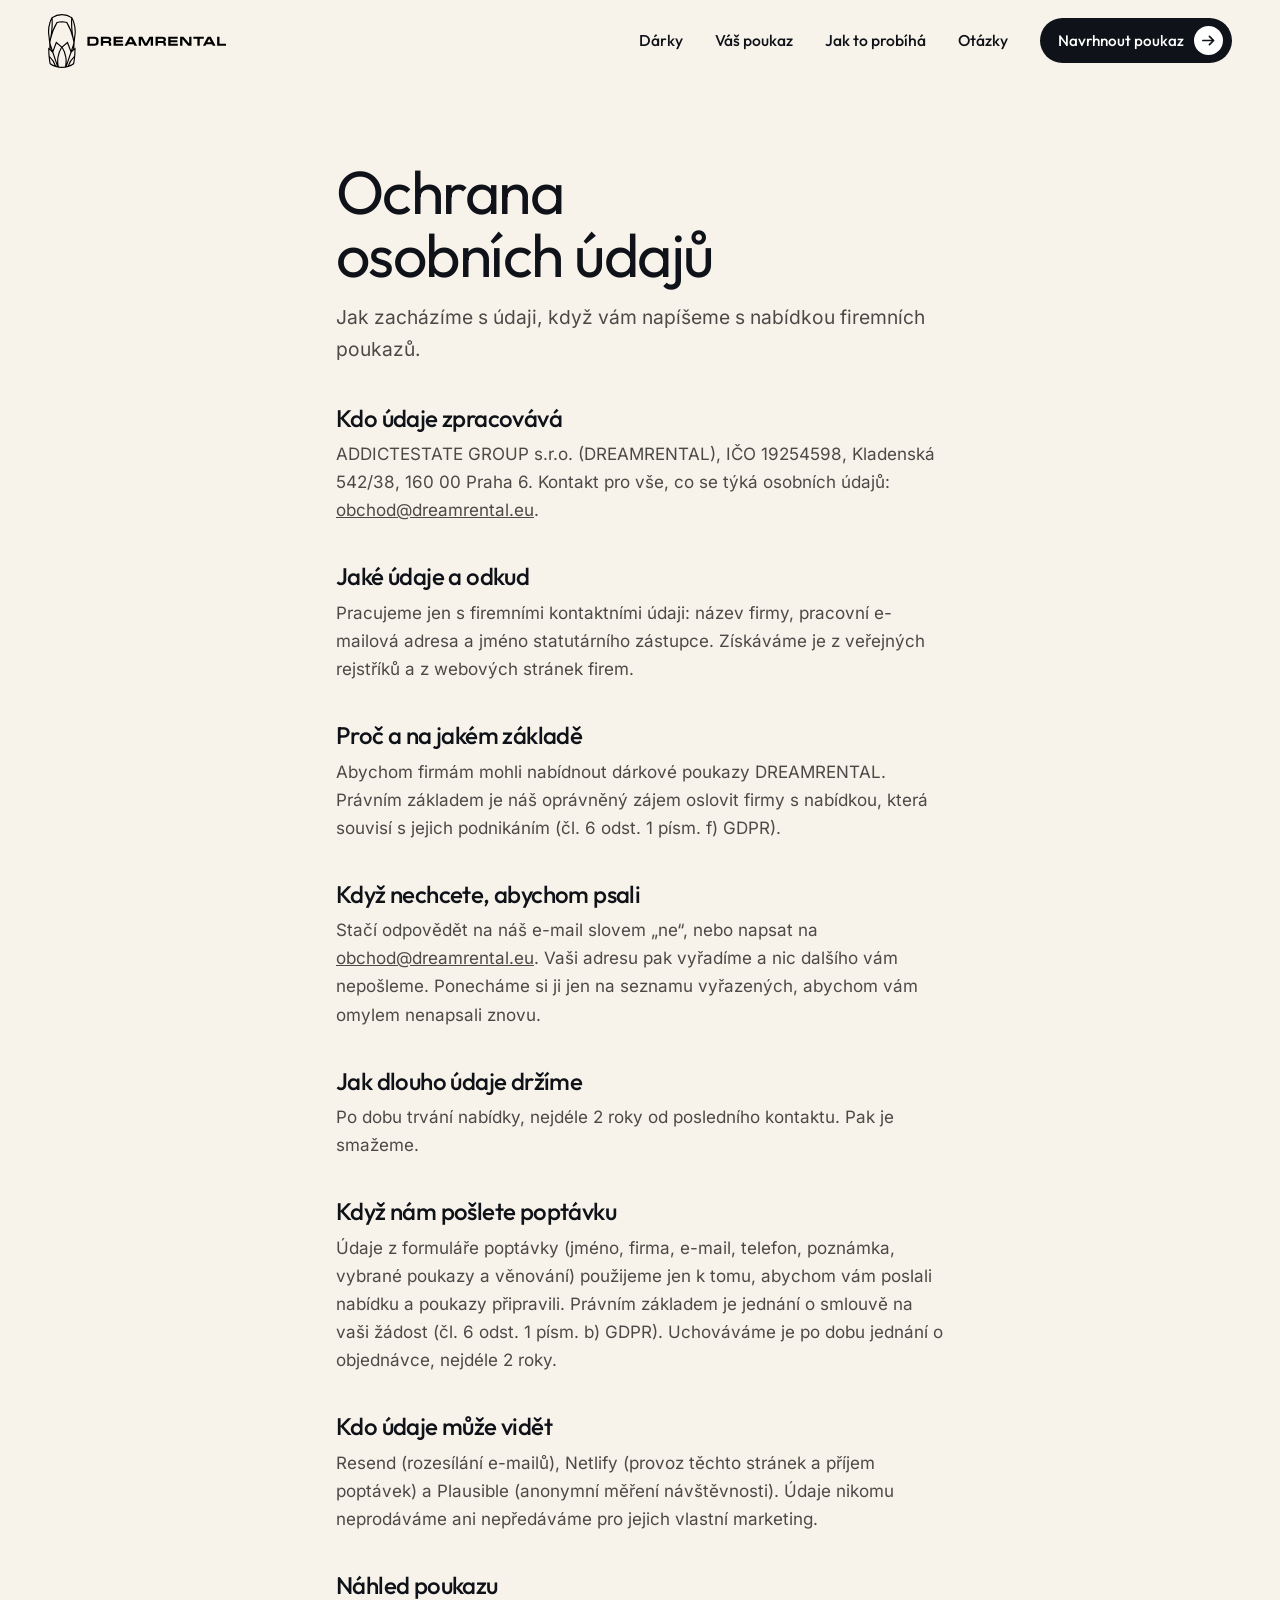
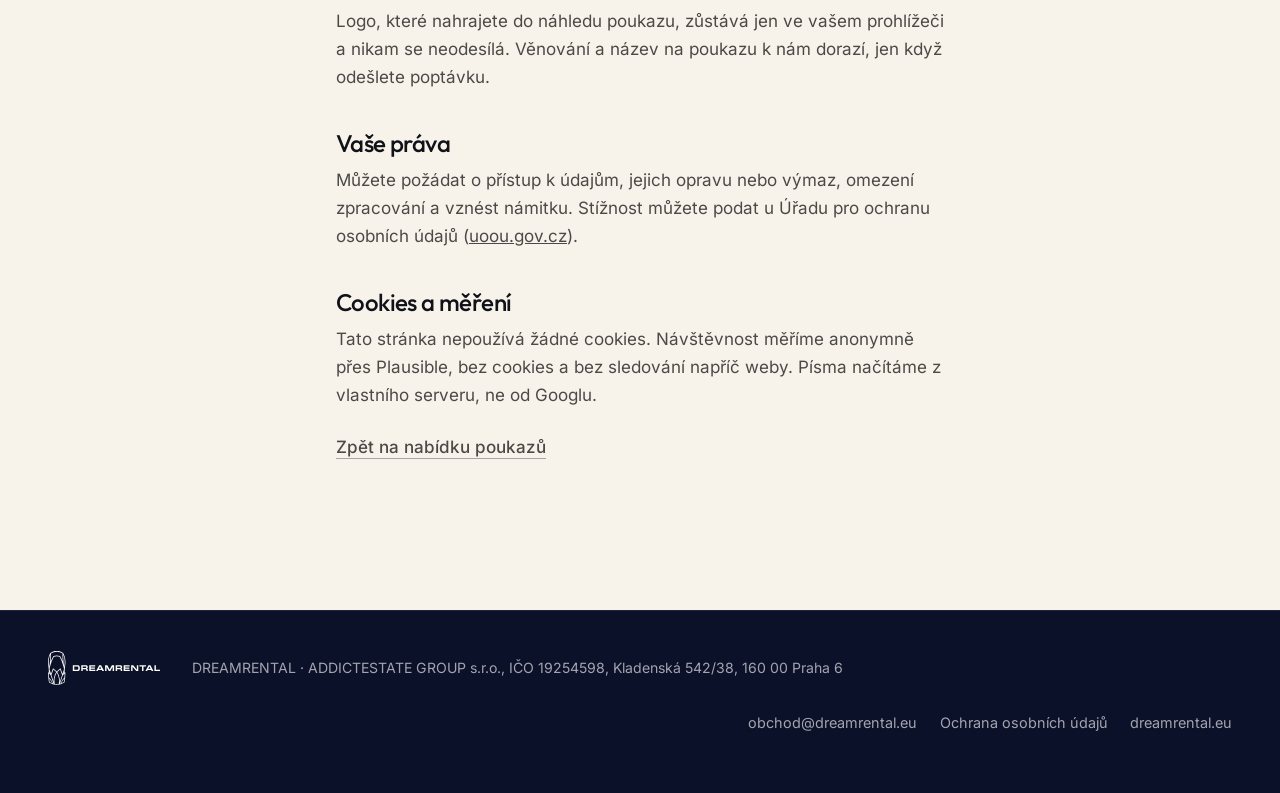
==== commit 9f06d86d: "Formulář poptávky (Netlify), bez názvu firmy z odkazu, telefon, náhled pro sdílení, Plausible Co-Aut" ====
--- a/ochrana-osobnich-udaju/index.html
+++ b/ochrana-osobnich-udaju/index.html
@@ -18,14 +18,16 @@
   <p>Stačí odpovědět na náš e-mail slovem „ne“, nebo napsat na <a href="mailto:obchod@dreamrental.eu">obchod@dreamrental.eu</a>. Vaši adresu pak vyřadíme a nic dalšího vám nepošleme. Ponecháme si ji jen na seznamu vyřazených, abychom vám omylem nenapsali znovu.</p>
   <h2>Jak dlouho údaje držíme</h2>
   <p>Po dobu trvání nabídky, nejdéle 2 roky od posledního kontaktu. Pak je smažeme.</p>
+  <h2>Když nám pošlete poptávku</h2>
+  <p>Údaje z formuláře poptávky (jméno, firma, e-mail, telefon, poznámka, vybrané poukazy a věnování) použijeme jen k tomu, abychom vám poslali nabídku a poukazy připravili. Právním základem je jednání o smlouvě na vaši žádost (čl. 6 odst. 1 písm. b) GDPR). Uchováváme je po dobu jednání o objednávce, nejdéle 2 roky.</p>
   <h2>Kdo údaje může vidět</h2>
-  <p>Resend (rozesílání e-mailů) a Netlify (provoz těchto stránek). Údaje nikomu neprodáváme ani nepředáváme pro jejich vlastní marketing.</p>
+  <p>Resend (rozesílání e-mailů), Netlify (provoz těchto stránek a příjem poptávek) a Plausible (anonymní měření návštěvnosti). Údaje nikomu neprodáváme ani nepředáváme pro jejich vlastní marketing.</p>
   <h2>Náhled poukazu</h2>
-  <p>Název firmy, věnování a logo, které zadáte do náhledu poukazu, zůstávají jen ve vašem prohlížeči. K nám se dostanou teprve tehdy, když nám sami pošlete e-mail s poptávkou.</p>
+  <p>Logo, které nahrajete do náhledu poukazu, zůstává jen ve vašem prohlížeči a nikam se neodesílá. Věnování a název na poukazu k nám dorazí, jen když odešlete poptávku.</p>
   <h2>Vaše práva</h2>
   <p>Můžete požádat o přístup k údajům, jejich opravu nebo výmaz, omezení zpracování a vznést námitku. Stížnost můžete podat u Úřadu pro ochranu osobních údajů (<a href="https://uoou.gov.cz">uoou.gov.cz</a>).</p>
-  <h2>Cookies</h2>
-  <p>Tato stránka nepoužívá žádné cookies a nesleduje vás. Písma načítáme z vlastního serveru, ne od Googlu.</p>
+  <h2>Cookies a měření</h2>
+  <p>Tato stránka nepoužívá žádné cookies. Návštěvnost měříme anonymně přes Plausible, bez cookies a bez sledování napříč weby. Písma načítáme z vlastního serveru, ne od Googlu.</p>
   <p><a class="odkaz" href="../index.html">Zpět na nabídku poukazů</a></p>
 </article></main><footer class="paticka"><div class="paticka__in">
     <img src="../logo-bila.svg" alt="DREAMRENTAL" width="140" height="42" loading="lazy"><p>DREAMRENTAL · ADDICTESTATE GROUP s.r.o., IČO 19254598, Kladenská 542/38, 160 00 Praha 6</p>
--- a/css/style.css
+++ b/css/style.css
@@ -569,3 +569,261 @@
   .karta__od span{font-size:5cqw}
   .karta__venovani{font-size:4.4cqw}
 }
+
+/* ===== v3.1: tři stejné karty dárků ===== */
+.darky__rada{display:grid;grid-template-columns:repeat(3,minmax(0,1fr));gap:clamp(1rem,2vw,1.6rem);align-items:stretch;padding-top:1.4rem}
+.darky__rada .darek{grid-row:auto}
+.darky__rada .darek__foto,.darky__rada .darek--hlavni .darek__foto{flex:none;min-height:0;aspect-ratio:5/4;padding:3.4rem 1rem 7%;display:grid;place-items:end center}
+.darky__rada .darek__obal,.darky__rada .darek--hlavni .darek__obal,.darky__rada .darek:not(.darek--hlavni) .darek__obal{width:90%;max-width:none}
+.darky__rada .darek__text,.darky__rada .darek--hlavni .darek__text,.darky__rada .darek:not(.darek--hlavni) .darek__text{flex:1;display:flex;flex-direction:column;padding:.6rem 1.6rem 1.7rem}
+.darky__rada .darek h3,.darky__rada .darek--hlavni h3{font-size:clamp(1.45rem,1.1rem + .8vw,1.8rem);font-weight:400}
+.darky__rada .darek__auta{min-height:3.2em}
+.darky__rada .darek__cena,.darky__rada .darek:not(.darek--hlavni) .darek__cena{margin:1.3rem 0 1.5rem;display:flex;flex-direction:column;align-items:flex-start;gap:.45rem}
+.darky__rada .darek__kc,.darky__rada .darek--hlavni .darek__kc{font-size:clamp(2rem,1.6rem + 1vw,2.5rem)}
+.darky__rada .darek .tlacitko,.darky__rada .darek:not(.darek--hlavni) .tlacitko{margin-top:auto;width:100%;justify-content:space-between;font-size:1rem;min-height:3.25rem}
+.darky__rada .darek__odznak{top:1.1rem;left:1.1rem}
+.darky__rada .darek__sleva{top:1.1rem;right:1.1rem}
+/* zvýrazněný prostřední dárek: zlatý rámeček a o kus výš */
+.darky__rada .darek--hlavni{transform:translateY(-1.4rem);box-shadow:0 0 0 1.5px rgba(232,199,122,.85) inset,0 0 0 6px rgba(232,199,122,.14),0 50px 80px -40px rgba(13,20,48,.75)}
+.darky__rada .darek--hlavni:hover{transform:translateY(-1.8rem)}
+.darky__rada .darek--hlavni .tlacitko{background:linear-gradient(180deg,#f8e2a8,var(--zlato-2))}
+.darky__rada .darek--hlavni::after{content:"";position:absolute;inset:0;border-radius:inherit;pointer-events:none;z-index:4;box-shadow:0 0 0 1.5px rgba(232,199,122,.85) inset}
+
+/* ===== konfigurátor: seznam poukazů ===== */
+.pole__napoveda{font-size:.9rem;color:var(--ink-3);margin-top:-.4rem}
+.polozky{list-style:none;margin:0;padding:0;display:grid;gap:.55rem}
+.polozka{display:grid;grid-template-columns:minmax(0,1fr) auto auto;align-items:center;gap:.6rem;padding:.45rem .55rem .45rem .45rem;border:1px solid var(--linka);border-radius:var(--r-s);background:#fff;transition:border-color .2s,box-shadow .2s}
+.polozka.je-vybrano{border-color:#cdb98f}
+.polozka.je-nahled{border-color:var(--ink);box-shadow:inset 0 0 0 1px var(--ink)}
+.polozka:not(.je-vybrano){background:#fdfaf3}
+.polozka:not(.je-vybrano) .polozka__nahled img{opacity:.55}
+.polozka__nahled{display:flex;align-items:center;gap:.75rem;min-width:0;padding:.2rem;border:0;background:none;text-align:left;cursor:pointer;border-radius:10px}
+.polozka__nahled img{width:4.4rem;height:2.6rem;object-fit:contain;flex:none;border-radius:8px;background:radial-gradient(70% 70% at 50% 40%,#2c3f7a,#121a33);padding:.15rem .25rem;transition:opacity .2s}
+.polozka__nahled span{display:grid;min-width:0}
+.polozka__nahled b{font:500 1rem/1.2 var(--f-d);white-space:nowrap;overflow:hidden;text-overflow:ellipsis}
+.polozka__nahled small{font-size:.82rem;color:var(--ink-3)}
+.polozka__pocet{display:inline-flex;align-items:center;border:1px solid var(--linka);border-radius:999px;background:#fff}
+.polozka__pocet button{width:2.5rem;height:2.5rem;border:0;background:none;border-radius:50%;font-size:1.2rem;cursor:pointer}
+.polozka__pocet button:hover{background:var(--krem-2)}
+.polozka__pocet input{width:2.6rem;border:0;background:none;text-align:center;font:500 1.05rem/1 var(--f-d);color:var(--ink);-moz-appearance:textfield;appearance:textfield;min-height:2.5rem}
+.polozka__pocet input::-webkit-inner-spin-button,.polozka__pocet input::-webkit-outer-spin-button{-webkit-appearance:none;margin:0}
+.polozka__smazat{width:2.2rem;height:2.2rem;border:0;border-radius:50%;background:var(--krem-2);font-size:1.15rem;line-height:1;cursor:pointer;color:var(--ink-2)}
+.polozka__smazat:hover{background:var(--cervena);color:#fff}
+.polozka:not(:has(.polozka__smazat)){grid-template-columns:minmax(0,1fr) auto}
+.pridat{display:grid;gap:.8rem;padding-top:.9rem;border-top:1px dashed var(--linka)}
+.pole .pridat__radek{display:grid;gap:.4rem;font-size:.88rem;color:var(--ink-2)}
+.pridat__ovladani{display:flex;gap:.5rem}
+.pridat__ovladani .vstup{flex:1;min-width:0}
+.vstup--vyber select{flex:1;min-width:0;border:0;background:transparent;font:400 .98rem/1.3 var(--f-t);color:var(--ink);padding:.8rem 1rem;min-height:3rem;outline:none;cursor:pointer}
+.pridat__tlacitko{flex:none;border:0;border-radius:var(--r-s);background:var(--ink);color:#fff;font:500 .95rem/1 var(--f-d);padding:0 1.15rem;min-height:3rem;cursor:pointer}
+.pridat__tlacitko:hover{background:#262b36}
+.nahled-volby{display:flex;flex-wrap:wrap;justify-content:center;gap:.45rem;margin-top:1.6rem}
+.nahled-volby:empty{display:none}
+.nahled-volby button{border:1px solid var(--linka);background:#fffdf9;border-radius:999px;padding:.5rem .9rem;font:500 .85rem/1 var(--f-d);cursor:pointer;min-height:2.4rem}
+.nahled-volby button[aria-pressed="true"]{background:var(--ink);border-color:var(--ink);color:#fff}
+.souhrn__polozky{list-style:none;margin:0 0 .4rem;padding:0 0 .8rem;border-bottom:1px solid rgba(255,255,255,.12);display:grid;gap:.35rem;font-size:.92rem;color:rgba(255,255,255,.78)}
+.souhrn__polozky:empty{display:none}
+.souhrn__polozky li{display:flex;justify-content:space-between;gap:1rem}
+.souhrn__polozky li span:last-child{white-space:nowrap;color:#fff}
+.tlacitko.je-neaktivni{opacity:.45;cursor:not-allowed}
+
+/* ===== flotila: cena a přidání ===== */
+.auto__radek{display:flex;justify-content:space-between;align-items:flex-end;gap:.75rem;padding:0 .35rem}
+.auto__radek p{padding:0}
+.auto__cena{font:400 .85rem/1.35 var(--f-t)!important;color:var(--ink-3);text-align:right;letter-spacing:0!important}
+.auto__cena b{display:block;font:500 1.05rem/1.2 var(--f-d);color:var(--ink)}
+.auto__cena s{display:block;font-size:.78rem}
+.auto__pridat{align-self:flex-start;display:inline-flex;align-items:center;gap:.45rem;margin:0 .35rem;min-height:2.6rem;padding:0 1rem 0 .8rem;border-radius:999px;border:1px solid var(--ink);background:transparent;font:500 .92rem/1 var(--f-d);color:var(--ink);cursor:pointer;transition:background .2s,color .2s}
+.auto__pridat span{font-size:1.15rem;line-height:1}
+.auto__pridat:hover,.auto__pridat.je-pridano{background:var(--ink);color:#fff}
+.flotila__pozn{font-size:.88rem;color:var(--ink-3);max-width:34rem}
+.oznameni{position:fixed;left:50%;bottom:calc(1.25rem + env(safe-area-inset-bottom,0px));z-index:60;display:flex;align-items:center;gap:1.1rem;max-width:calc(100% - 2rem);padding:.75rem .8rem .75rem 1.2rem;border-radius:999px;background:var(--ink);color:#fff;font:500 .95rem/1.3 var(--f-d);box-shadow:0 18px 40px -12px rgba(0,0,0,.5);transform:translate(-50%,1rem);opacity:0;transition:opacity .3s,transform .3s}
+.oznameni.je-videt{opacity:1;transform:translate(-50%,0)}
+.oznameni a{flex:none;background:#fff;color:var(--ink);text-decoration:none;border-radius:999px;padding:.55rem .95rem;font-size:.88rem}
+
+/* ===== recenze jako z Googlu ===== */
+.recenze{padding-left:0;padding-right:0;overflow:clip}
+.recenze__in{padding:0 var(--okraj)}
+.g-souhrn{display:flex;align-items:center;gap:.9rem;padding:.9rem 1.3rem .9rem 1rem;border-radius:12px;background:#fff;border:1px solid #e3e3e3;box-shadow:0 1px 3px rgba(0,0,0,.08);text-decoration:none;font-family:Roboto,Arial,sans-serif;color:#202124;flex:none}
+.g-souhrn:hover{box-shadow:0 2px 8px rgba(0,0,0,.14)}
+.g-souhrn__text{display:grid;gap:.1rem}
+.g-souhrn__nazev{font-size:.95rem;font-weight:500}
+.g-souhrn__skore{display:flex;align-items:center;gap:.45rem}
+.g-souhrn__skore b{font-size:1.5rem;font-weight:500;color:#202124}
+.g-souhrn__hvezdy,.g-recenze__hvezdy{color:#fbbc04;letter-spacing:.04em}
+.g-souhrn__pocet{font-size:.82rem;color:#70757a}
+.g-pas{position:relative;overflow:hidden;padding:.5rem 0 1.5rem;-webkit-mask:linear-gradient(90deg,transparent,#000 6%,#000 94%,transparent);mask:linear-gradient(90deg,transparent,#000 6%,#000 94%,transparent)}
+.g-stopa{display:flex;gap:1.1rem;width:max-content;animation:g-jizda 70s linear infinite}
+.g-pas:hover .g-stopa,.g-pas:focus-within .g-stopa{animation-play-state:paused}
+@keyframes g-jizda{to{transform:translateX(calc(-50% - .55rem))}}
+.g-recenze{width:clamp(17rem,24vw,21rem);flex:none;display:flex;flex-direction:column;gap:.55rem;padding:1.15rem 1.2rem 1.05rem;border-radius:12px;background:#fff;border:1px solid #e6e6e6;box-shadow:0 1px 2px rgba(60,64,67,.12),0 2px 6px rgba(60,64,67,.08);font-family:Roboto,Arial,sans-serif;color:#202124}
+.g-recenze header{display:flex;align-items:center;gap:.75rem}
+.g-recenze header img{width:40px;height:40px;border-radius:50%;flex:none}
+.g-recenze header div{display:grid;min-width:0;flex:1}
+.g-recenze header b{font-size:.95rem;font-weight:500;white-space:nowrap;overflow:hidden;text-overflow:ellipsis}
+.g-recenze header span{font-size:.8rem;color:#70757a}
+.g-recenze__g{width:20px;height:20px;flex:none;align-self:flex-start}
+.g-recenze__hvezdy{font-size:1rem;line-height:1}
+.g-recenze__text{font-size:.9rem;line-height:1.5;color:#3c4043;display:-webkit-box;-webkit-line-clamp:5;-webkit-box-orient:vertical;overflow:hidden;flex:1}
+.g-recenze a{font-size:.82rem;color:#1a73e8;text-decoration:none;margin-top:.15rem}
+.g-recenze a:hover{text-decoration:underline}
+.recenze__pata{text-align:center;margin-top:.5rem;padding:0 var(--okraj)}
+
+@media (max-width:60rem){
+  .darky__rada{grid-template-columns:1fr;max-width:34rem;margin:0 auto;padding-top:0}
+  .darky__rada .darek--hlavni{order:-1;transform:none}
+  .darky__rada .darek--hlavni:hover{transform:translateY(-4px)}
+  .darky__rada .darek__auta{min-height:0}
+  .darky__rada .darek__foto{aspect-ratio:16/10}
+}
+@media (max-width:40rem){
+  .polozka{grid-template-columns:minmax(0,1fr) auto auto;gap:.35rem}
+  .polozka__nahled img{width:3.4rem;height:2.1rem}
+  .polozka__nahled b{font-size:.95rem;white-space:normal}
+  .polozka__pocet button{width:2.2rem;height:2.4rem}
+  .polozka__pocet input{width:2rem}
+  .recenze__hlava{gap:1.25rem}
+  .g-stopa{animation-duration:50s}
+  .oznameni{border-radius:18px;font-size:.9rem}
+}
+@media (prefers-reduced-motion:reduce){
+  .g-pas{overflow-x:auto;-webkit-mask:none;mask:none}
+  .g-stopa{padding:0 var(--okraj)}
+  .g-stopa > [aria-hidden="true"]{display:none}
+}
+.darky__rada .darek__text,.darky__rada .darek:not(.darek--hlavni) .darek__text{align-items:stretch;text-align:left}
+.darky__rada .darek__cena,.darky__rada .darek:not(.darek--hlavni) .darek__cena{display:grid;justify-items:start;gap:.4rem}
+.darky__rada .darek__bezne{flex-basis:auto}
+.recenze__in{max-width:calc(var(--max) + 2*var(--okraj))}
+.polozka__nahled b{white-space:normal}
+@media (max-width:64rem){.poukaz__in{grid-template-columns:minmax(0,1fr)}}
+.formular,.pole,.pridat,.pridat__radek{min-width:0}
+.vstup--vyber select{width:100%;text-overflow:ellipsis}
+.vstup--kc input{-moz-appearance:textfield;appearance:textfield}
+.vstup--kc input::-webkit-inner-spin-button,.vstup--kc input::-webkit-outer-spin-button{-webkit-appearance:none;margin:0}
+@media (max-width:40rem){
+  .polozka__nahled img{display:none}
+  .polozka{padding-left:.75rem}
+  .oznameni{width:calc(100% - 2rem);justify-content:space-between}
+}
+
+/* ===== výběr auta z flotily: tlačítko a okno ===== */
+.pridat__flotila{display:flex;align-items:center;gap:1rem;width:100%;padding:.7rem .7rem .7rem .8rem;border:1px solid var(--linka);border-radius:var(--r-s);background:#fff;text-align:left;cursor:pointer;transition:border-color .2s,box-shadow .2s}
+.pridat__flotila:hover{border-color:var(--ink);box-shadow:0 10px 24px -14px rgba(15,25,50,.35)}
+.pridat__nahledy{display:flex;flex:none}
+.pridat__nahledy img{width:3.4rem;height:2.4rem;object-fit:contain;padding:.15rem;border-radius:10px;background:radial-gradient(70% 70% at 50% 40%,#2c3f7a,#121a33);box-shadow:0 0 0 2px #fff}
+.pridat__nahledy img + img{margin-left:-1.1rem}
+.pridat__popis{display:grid;flex:1;min-width:0}
+.pridat__popis b{font:500 1.02rem/1.25 var(--f-d);color:var(--ink)}
+.pridat__popis small{font-size:.84rem;color:var(--ink-3)}
+.pridat__flotila .sipka{background:var(--ink);width:2rem;height:2rem}
+.pridat__flotila .sipka::before{background:#fff}
+.pridat__flotila:hover .sipka{transform:translateX(3px)}
+
+html.je-okno{overflow:hidden}
+.vyber{width:min(64rem,calc(100% - 2rem));max-height:min(52rem,calc(100dvh - 2rem));padding:0;border:0;border-radius:26px;background:var(--krem);color:var(--ink);box-shadow:0 40px 100px -20px rgba(6,10,25,.6);display:none;flex-direction:column;overflow:hidden}
+.vyber[open]{display:flex;animation:vyber-in .35s cubic-bezier(.2,.8,.2,1)}
+.vyber.je-zavirani{animation:vyber-out .2s ease forwards}
+.vyber::backdrop{background:rgba(9,13,30,.62);backdrop-filter:blur(6px);-webkit-backdrop-filter:blur(6px)}
+@keyframes vyber-in{from{opacity:0;transform:translateY(24px) scale(.98)}}
+@keyframes vyber-out{to{opacity:0;transform:translateY(16px) scale(.98)}}
+.vyber__hlava{display:flex;justify-content:space-between;align-items:flex-start;gap:1rem;padding:1.6rem 1.75rem .9rem;background:radial-gradient(80% 140% at 85% 0%,#2d3f72 0%,transparent 60%),linear-gradient(160deg,var(--noc-2),var(--noc));color:#fff}
+.vyber__nadtitul{font:500 .78rem/1 var(--f-d);letter-spacing:.14em;text-transform:uppercase;color:var(--zlato-2);margin-bottom:.55rem}
+.vyber h2{font-size:clamp(1.6rem,1.2rem + 1.4vw,2.3rem)}
+.vyber__zavrit{flex:none;width:2.75rem;height:2.75rem;border-radius:50%;border:1px solid rgba(255,255,255,.3);background:rgba(255,255,255,.08);color:#fff;font-size:1.5rem;line-height:1;cursor:pointer}
+.vyber__zavrit:hover{background:#fff;color:var(--ink)}
+.vyber__filtry{display:flex;gap:.45rem;overflow-x:auto;padding:1rem 1.75rem;background:var(--noc);scrollbar-width:none;flex:none}
+.vyber__filtry button{flex:none;min-height:2.5rem;padding:0 1.05rem;border-radius:999px;border:1px solid rgba(255,255,255,.25);background:transparent;color:#fff;font:500 .9rem/1 var(--f-d);cursor:pointer}
+.vyber__filtry button[aria-pressed="true"]{background:#fff;color:var(--ink);border-color:#fff}
+.vyber__mrizka{list-style:none;margin:0;padding:1.5rem 1.75rem;display:grid;grid-template-columns:repeat(auto-fill,minmax(14.5rem,1fr));gap:1rem;overflow-y:auto;flex:1;overscroll-behavior:contain}
+.vyber__auto{display:flex;flex-direction:column;border-radius:18px;background:#fffdf9;box-shadow:0 1px 2px rgba(60,40,10,.06),0 14px 30px -20px rgba(30,40,80,.35);overflow:hidden;transition:box-shadow .25s,transform .25s}
+.vyber__auto:hover{transform:translateY(-2px)}
+.vyber__auto.je-vybrano{box-shadow:0 0 0 2px var(--zlato) ,0 14px 30px -20px rgba(30,40,80,.35)}
+.vyber__foto{position:relative;padding:1.4rem .9rem .9rem;background:radial-gradient(58% 13% at 50% 86%,rgba(4,8,22,.55),transparent 72%),radial-gradient(130% 34% at 50% 100%,#f4f6fb 0%,#d9e0ee 40%,rgba(160,176,212,0) 72%),radial-gradient(70% 60% at 50% 18%,#2c3f7a 0%,transparent 70%),linear-gradient(180deg,#0d1430,#1a2654 70%,#2a3a6e)}
+.vyber__foto img{width:100%;aspect-ratio:2.05;object-fit:contain;transition:transform .5s cubic-bezier(.2,.8,.2,1)}
+.vyber__auto:hover .vyber__foto img{transform:scale(1.04)}
+.vyber__pocet{position:absolute;top:.7rem;right:.7rem;padding:.35rem .65rem;border-radius:999px;background:linear-gradient(180deg,#f8e2a8,var(--zlato-2));color:var(--ink);font:500 .78rem/1 var(--f-d)}
+.vyber__text{display:flex;justify-content:space-between;align-items:flex-end;gap:.6rem;padding:.9rem 1rem .4rem}
+.vyber__text small{display:block;font:500 .72rem/1.3 var(--f-t);letter-spacing:.08em;text-transform:uppercase;color:var(--ink-3)}
+.vyber__text p:first-child b{font:500 1.15rem/1.2 var(--f-d)}
+.vyber__cena{text-align:right;font-size:.78rem;color:var(--ink-3);flex:none}
+.vyber__cena b{display:block;font:500 1rem/1.2 var(--f-d);color:var(--ink)}
+.vyber__akce{padding:.5rem 1rem 1rem;margin-top:auto}
+.vyber__pridat{width:100%;min-height:2.75rem;border-radius:999px;border:1px solid var(--ink);background:transparent;font:500 .95rem/1 var(--f-d);cursor:pointer;transition:background .2s,color .2s}
+.vyber__pridat:hover{background:var(--ink);color:#fff}
+.vyber__krok{display:flex;align-items:center;justify-content:space-between;min-height:2.75rem;border-radius:999px;background:var(--ink);color:#fff;padding:0 .25rem}
+.vyber__krok button{width:2.4rem;height:2.4rem;border:0;border-radius:50%;background:none;color:#fff;font-size:1.25rem;cursor:pointer}
+.vyber__krok button:hover{background:rgba(255,255,255,.15)}
+.vyber__krok output{font:500 1.05rem/1 var(--f-d)}
+.vyber__pata{display:flex;justify-content:space-between;align-items:center;gap:1rem;flex-wrap:wrap;padding:1rem 1.75rem calc(1rem + env(safe-area-inset-bottom,0px));border-top:1px solid var(--linka);background:#fffdf9;flex:none}
+.vyber__pata p{color:var(--ink-2);font-size:.95rem}
+@media (max-width:40rem){
+  .vyber{width:100%;max-width:100%;max-height:92dvh;margin:auto 0 0;border-radius:24px 24px 0 0}
+  @keyframes vyber-in{from{transform:translateY(100%)}}
+  .vyber__hlava,.vyber__filtry,.vyber__mrizka,.vyber__pata{padding-left:1.1rem;padding-right:1.1rem}
+  .vyber__mrizka{grid-template-columns:1fr 1fr;gap:.7rem}
+  .vyber__text{flex-direction:column;align-items:flex-start;gap:.3rem;padding:.7rem .75rem .3rem}
+  .vyber__cena{text-align:left}
+  .vyber__text p:first-child b{font-size:1rem}
+  .vyber__akce{padding:.4rem .75rem .8rem}
+  .vyber__pocet{font-size:.7rem;top:.5rem;right:.5rem}
+  .vyber__pata .tlacitko{width:100%;justify-content:space-between}
+}
+.vyber__mrizka{grid-auto-rows:max-content;align-content:start;min-height:0}
+.vyber__auto{overflow:visible}
+.vyber__foto{border-radius:18px 18px 0 0;overflow:hidden}
+
+/* ===== v3.3 ===== */
+/* okno s auty: pevná výška (Safari jinak okno smrskne), na nízkých obrazovkách menší hlavička */
+.vyber{height:min(52rem,calc(100vh - 2rem));height:min(52rem,calc(100dvh - 2rem));max-height:none}
+.vyber__mrizka{flex:1 1 auto;min-height:12rem}
+@media (max-height:46rem){
+  .vyber__hlava{padding-top:1rem;padding-bottom:.5rem}
+  .vyber__nadtitul{display:none}
+  .vyber h2{font-size:1.5rem}
+  .vyber__filtry{padding-top:.6rem;padding-bottom:.6rem}
+  .vyber__pata{padding-top:.7rem;padding-bottom:.7rem}
+}
+@media (max-width:40rem){.vyber{height:92dvh;max-height:92dvh}}
+
+/* náhled poukazu při scrollování: vlastní vrstva, lesk jen přes transform (bez překreslování) */
+.poukaz__nahled{will-change:transform;transform:translateZ(0)}
+.karta{backface-visibility:hidden}
+.karta::after{background:none;animation:none}
+.karta__obsah::after{content:"";position:absolute;top:0;bottom:0;left:-60%;width:45%;pointer-events:none;background:linear-gradient(105deg,transparent,rgba(255,246,220,.16) 50%,transparent);transform:translateX(-100%) skewX(-12deg);animation:odlesk2 7s ease-in-out infinite 1.5s;will-change:transform}
+.karta__obsah{overflow:hidden;border-radius:20px 0 0 20px}
+@keyframes odlesk2{0%,55%{transform:translateX(-100%) skewX(-12deg)}85%,100%{transform:translateX(420%) skewX(-12deg)}}
+
+/* poukaz na částku: dárek místo auta */
+.karta__auto--darek{width:26%;right:35%;top:-30%}
+
+/* zlatá girlanda s baňkami nahoře v sekci */
+.girlanda{position:absolute;top:0;left:50%;transform:translateX(-50%);width:max(100%,900px);height:auto;z-index:2;pointer-events:none;overflow:visible}
+.girlanda__banka{transform-box:fill-box;transform-origin:50% 0;animation:houpani 5s ease-in-out infinite;animation-delay:var(--z)}
+.poukaz,.otazky{padding-top:calc(var(--sekce) + 2.5rem)}
+
+/* zvýraznění řádku po kliknutí na „Navrhnout tento poukaz“ */
+.polozka.je-zablesk{animation:zablesk 1.6s ease}
+@keyframes zablesk{0%,40%{box-shadow:inset 0 0 0 1px var(--ink),0 0 0 6px rgba(201,154,62,.35)}100%{box-shadow:inset 0 0 0 1px var(--ink),0 0 0 0 rgba(201,154,62,0)}}
+
+/* ===== v3.4: kontakt a odeslání poptávky ===== */
+.pole__nepovinne,.pole label small{font:400 .82rem/1 var(--f-t);color:var(--ink-3);margin-left:.35rem}
+.pole__dva{display:grid;grid-template-columns:1fr 1fr;gap:1rem}
+.pole__chyba{padding:.75rem 1rem;border-radius:var(--r-s);background:#fbeaea;color:#8a1c2c;font-size:.92rem}
+.vstup:has(input:user-invalid){border-color:#c0394f}
+.souhrn button.tlacitko{border:0}
+.tlacitko.je-odesilani{opacity:.7;cursor:progress}
+.tlacitko.je-odesilani .sipka{animation:tocit 1s linear infinite}
+@keyframes tocit{to{transform:rotate(360deg)}}
+.souhrn.je-odeslano > :not(.souhrn__hotovo){display:none}
+.souhrn__hotovo{display:grid;justify-items:center;text-align:center;gap:.55rem;padding:1.4rem .5rem .6rem;outline:none}
+.souhrn__fajfka{width:3.6rem;height:3.6rem;border-radius:50%;background:linear-gradient(180deg,#f8e2a8,var(--zlato-2)) ;position:relative;margin-bottom:.4rem;animation:fajfka .5s cubic-bezier(.2,.8,.2,1.4)}
+.souhrn__fajfka::before{content:"";position:absolute;inset:0;margin:auto;width:1.5rem;height:1.5rem;background:var(--ink);-webkit-mask:url("data:image/svg+xml,%3Csvg xmlns='http://www.w3.org/2000/svg' viewBox='0 0 16 16'%3E%3Cpath d='m3 8.5 3.2 3L13 4.5' fill='none' stroke='%23000' stroke-width='2' stroke-linecap='round' stroke-linejoin='round'/%3E%3C/svg%3E") center/contain no-repeat;mask:url("data:image/svg+xml,%3Csvg xmlns='http://www.w3.org/2000/svg' viewBox='0 0 16 16'%3E%3Cpath d='m3 8.5 3.2 3L13 4.5' fill='none' stroke='%23000' stroke-width='2' stroke-linecap='round' stroke-linejoin='round'/%3E%3C/svg%3E") center/contain no-repeat}
+@keyframes fajfka{from{transform:scale(.4);opacity:0}}
+.souhrn__hotovo-nadpis{font:400 1.7rem/1.15 var(--f-d)}
+.souhrn__hotovo p:not(.souhrn__hotovo-nadpis){color:rgba(255,255,255,.78)}
+.souhrn__hotovo b{color:#fff;font-weight:500}
+.souhrn__hotovo .souhrn__kopie{justify-self:center}
+.polozky.je-zablesk-seznam{animation:zablesk-seznam 1.6s ease}
+@keyframes zablesk-seznam{0%,40%{box-shadow:0 0 0 6px rgba(201,154,62,.4);border-radius:var(--r-s)}100%{box-shadow:0 0 0 0 rgba(201,154,62,0)}}
+@media (max-width:40rem){.pole__dva{grid-template-columns:1fr}}
